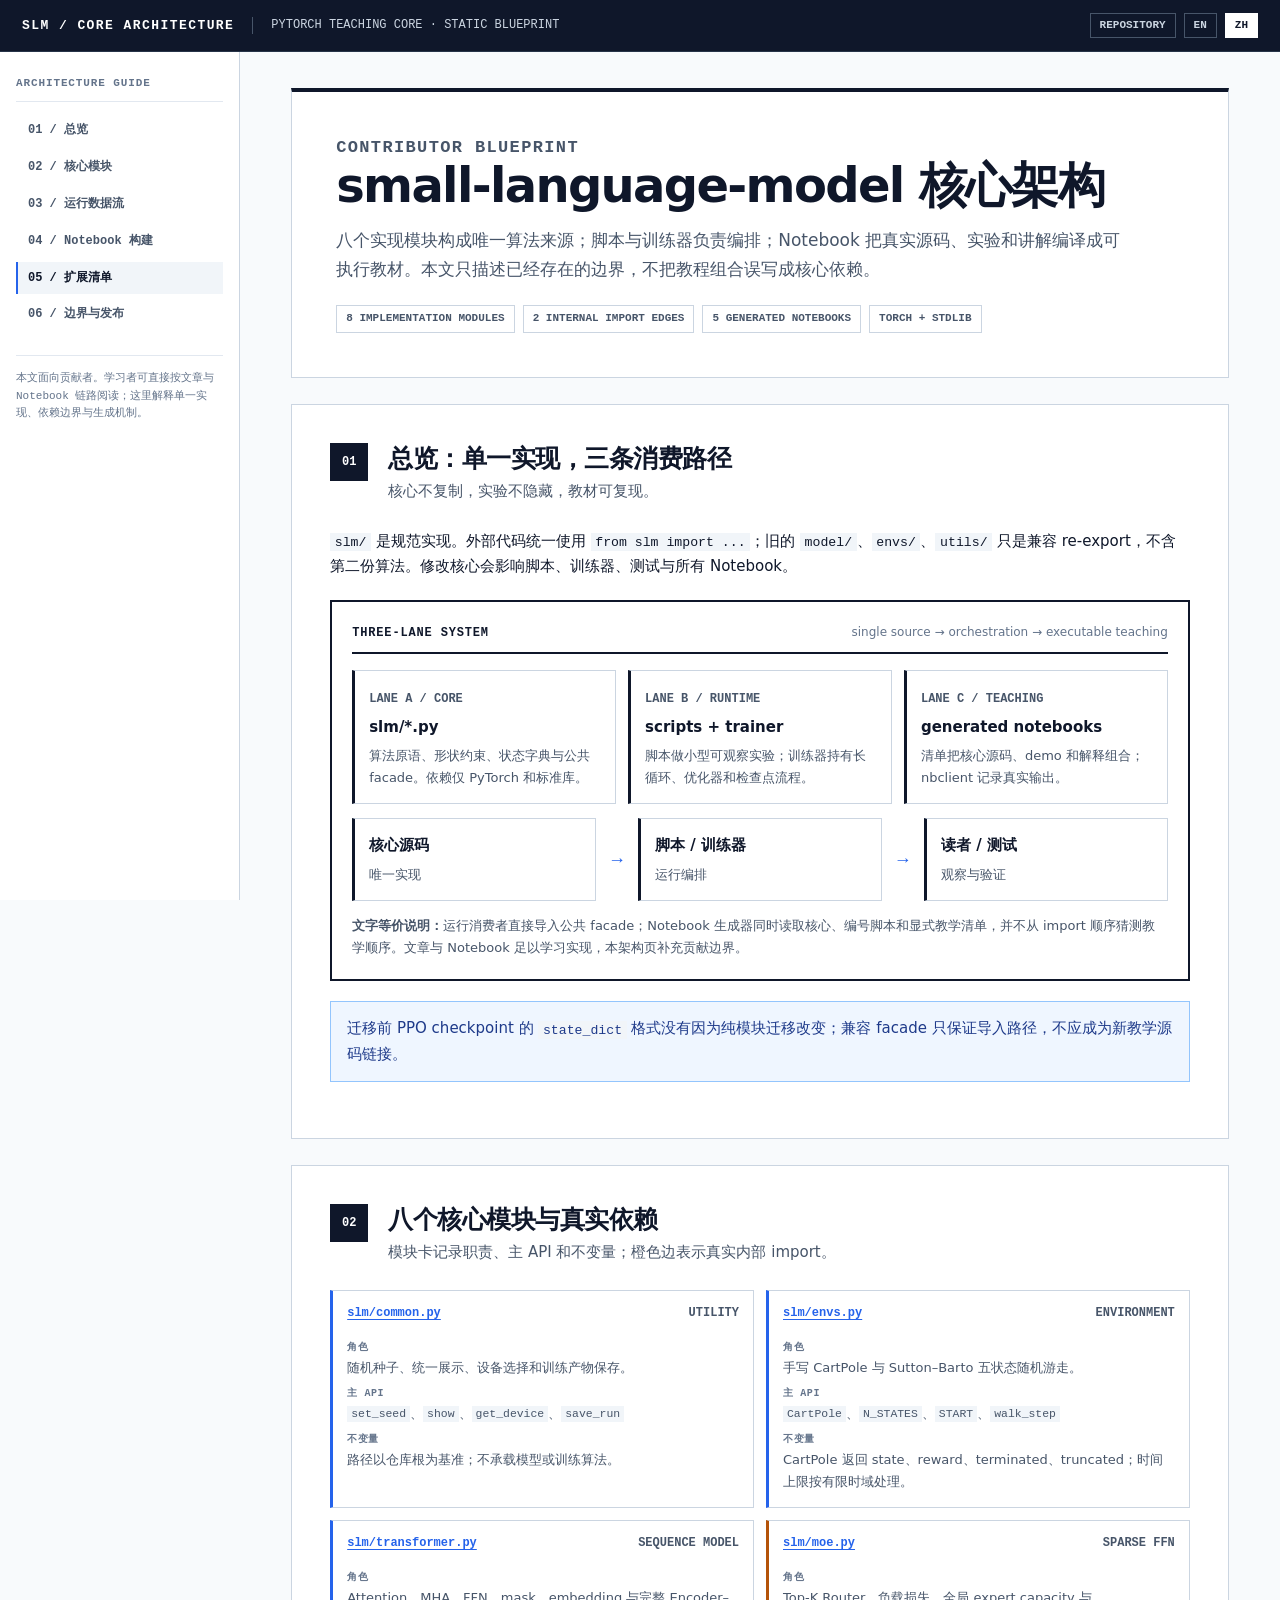
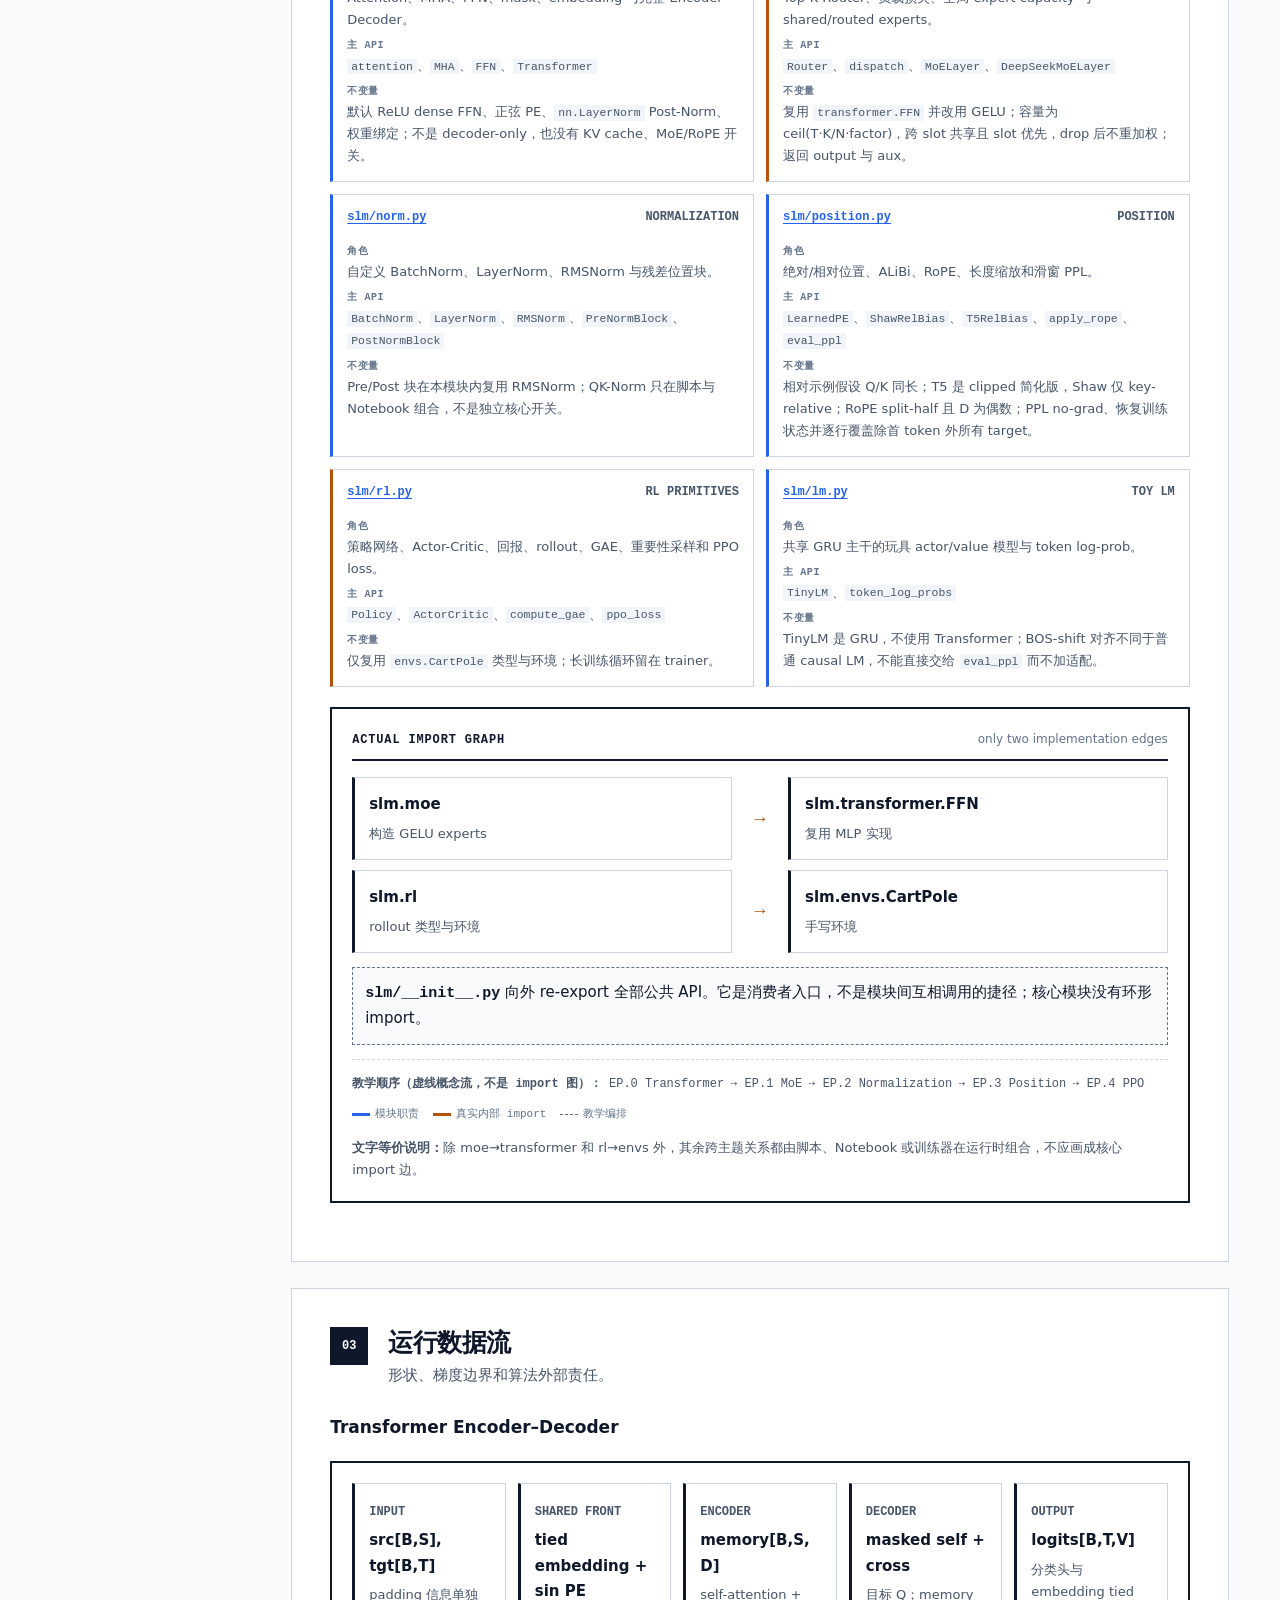
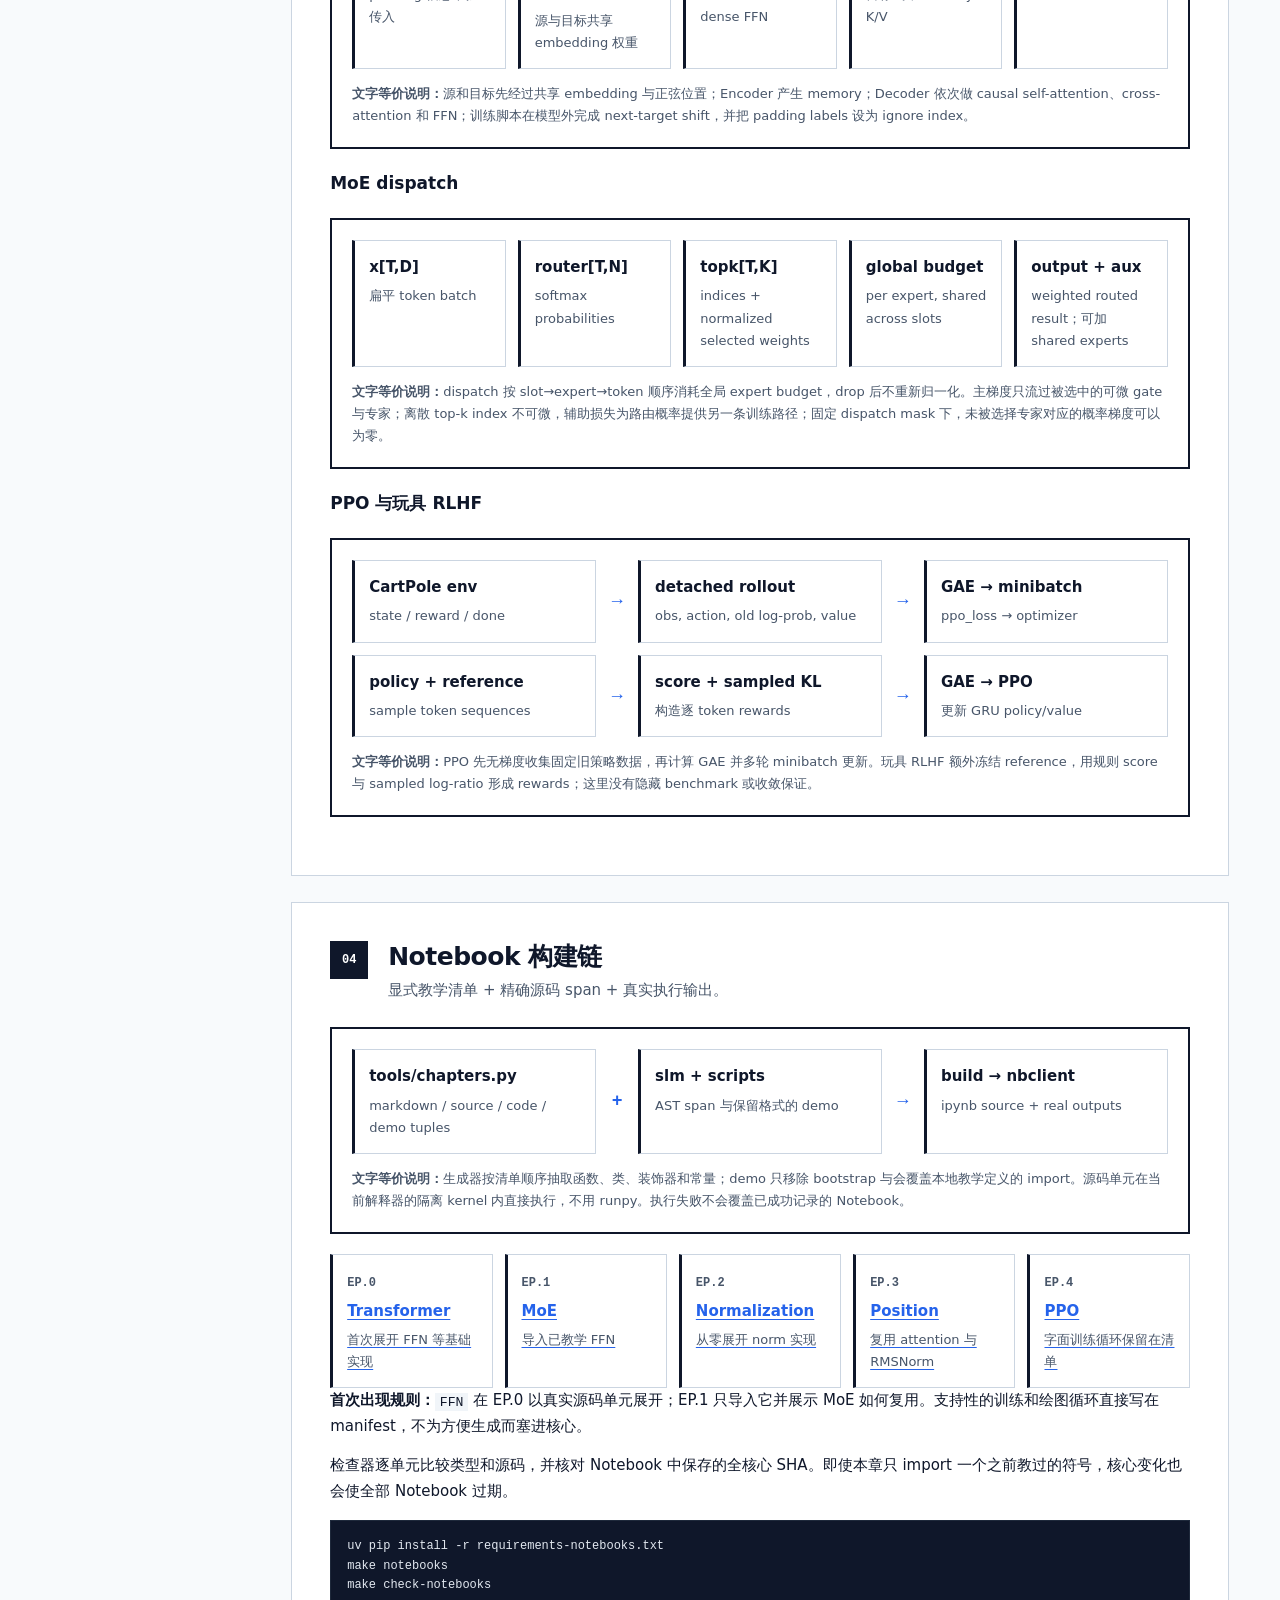
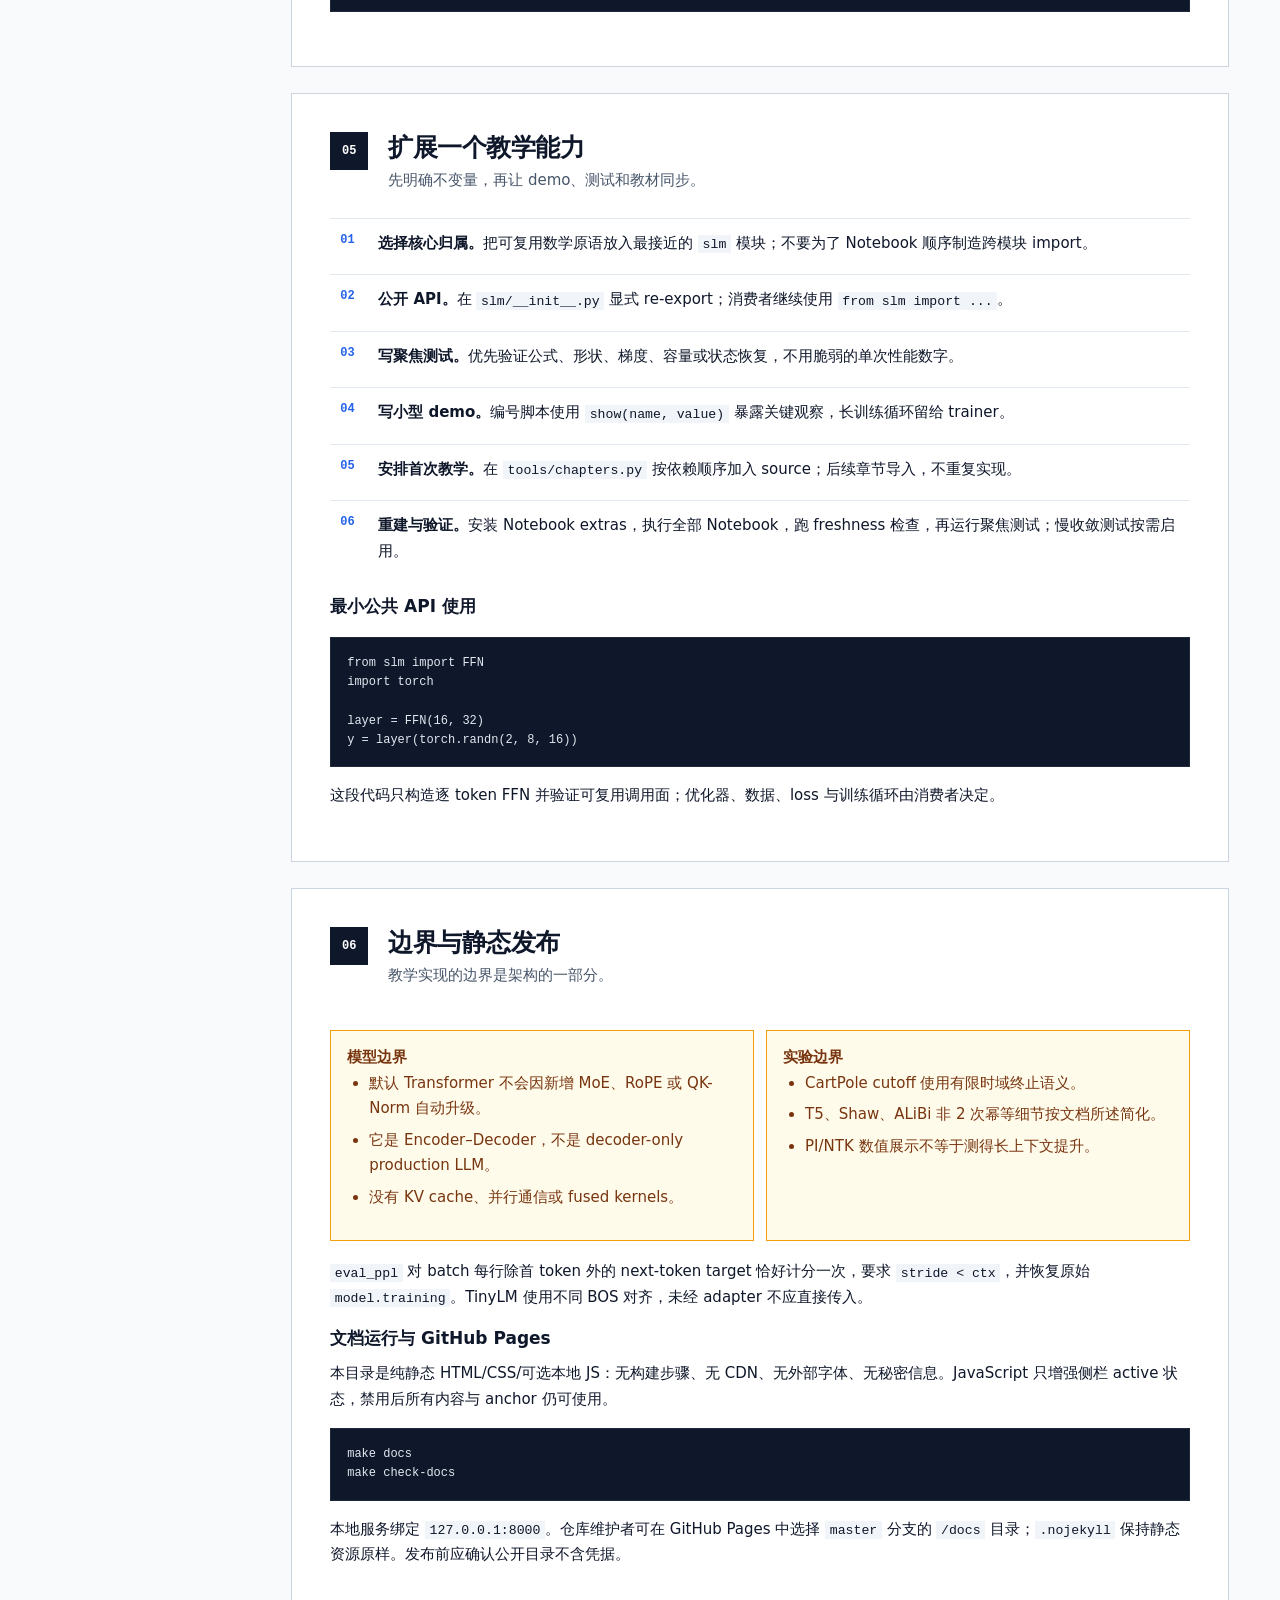
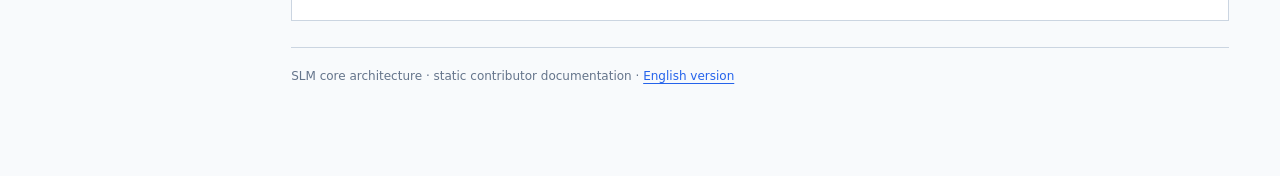
==== docs/index.html @ 328c656e "sync from blog" ====
<!DOCTYPE html>
<html lang="zh-CN">
<head>
  <meta charset="utf-8">
  <meta name="viewport" content="width=device-width, initial-scale=1">
  <meta name="description" content="small-language-model 核心架构与扩展指南">
  <title>SLM 核心架构</title>
  <link rel="stylesheet" href="./style.css">
  <script defer src="./site.js"></script>
</head>
<body>
  <header class="topbar">
    <a class="brand" href="#overview">SLM / CORE ARCHITECTURE</a>
    <span class="topbar-meta">PYTORCH TEACHING CORE · STATIC BLUEPRINT</span>
    <nav class="topbar-actions" aria-label="全局链接">
      <a href="https://github.com/Momoyeyu/small-language-model">REPOSITORY</a>
      <a href="./en.html" lang="en">EN</a>
      <a href="./index.html" aria-current="page">ZH</a>
    </nav>
  </header>

  <div class="layout">
    <aside class="sidebar">
      <p class="sidebar-title">Architecture Guide</p>
      <nav aria-label="章节导航">
        <a href="#overview">01 / 总览</a>
        <a href="#modules">02 / 核心模块</a>
        <a href="#flows">03 / 运行数据流</a>
        <a href="#notebooks">04 / Notebook 构建</a>
        <a href="#extension">05 / 扩展清单</a>
        <a href="#boundaries">06 / 边界与发布</a>
      </nav>
      <p class="sidebar-note">本文面向贡献者。学习者可直接按文章与 Notebook 链路阅读；这里解释单一实现、依赖边界与生成机制。</p>
    </aside>

    <main>
      <section class="hero" aria-labelledby="page-title">
        <p class="eyebrow">CONTRIBUTOR BLUEPRINT</p>
        <h1 id="page-title">small-language-model 核心架构</h1>
        <p>八个实现模块构成唯一算法来源；脚本与训练器负责编排；Notebook 把真实源码、实验和讲解编译成可执行教材。本文只描述已经存在的边界，不把教程组合误写成核心依赖。</p>
        <div class="hero-facts" aria-label="架构摘要">
          <span class="fact">8 IMPLEMENTATION MODULES</span>
          <span class="fact">2 INTERNAL IMPORT EDGES</span>
          <span class="fact">5 GENERATED NOTEBOOKS</span>
          <span class="fact">TORCH + STDLIB</span>
        </div>
      </section>

      <section class="section-panel" id="overview" aria-labelledby="overview-title">
        <div class="section-head">
          <span class="section-number">01</span>
          <div><h2 id="overview-title">总览：单一实现，三条消费路径</h2><p class="section-lead">核心不复制，实验不隐藏，教材可复现。</p></div>
        </div>
        <p><code>slm/</code> 是规范实现。外部代码统一使用 <code>from slm import ...</code>；旧的 <code>model/</code>、<code>envs/</code>、<code>utils/</code> 只是兼容 re-export，不含第二份算法。修改核心会影响脚本、训练器、测试与所有 Notebook。</p>
        <div class="diagram" role="group" aria-label="三条架构通道：核心、运行消费者、生成教材">
          <div class="diagram-header"><span class="diagram-title">THREE-LANE SYSTEM</span><span class="diagram-caption">single source → orchestration → executable teaching</span></div>
          <div class="lane-grid">
            <article class="arch-card"><span class="card-label">LANE A / CORE</span><strong>slm/*.py</strong><p>算法原语、形状约束、状态字典与公共 facade。依赖仅 PyTorch 和标准库。</p></article>
            <article class="arch-card"><span class="card-label">LANE B / RUNTIME</span><strong>scripts + trainer</strong><p>脚本做小型可观察实验；训练器持有长循环、优化器和检查点流程。</p></article>
            <article class="arch-card"><span class="card-label">LANE C / TEACHING</span><strong>generated notebooks</strong><p>清单把核心源码、demo 和解释组合；nbclient 记录真实输出。</p></article>
          </div>
          <div class="flow-chain" aria-hidden="true" style="margin-top:14px">
            <div class="flow-node"><strong>核心源码</strong><p>唯一实现</p></div><span class="arrow">→</span>
            <div class="flow-node"><strong>脚本 / 训练器</strong><p>运行编排</p></div><span class="arrow">→</span>
            <div class="flow-node"><strong>读者 / 测试</strong><p>观察与验证</p></div>
          </div>
          <p class="diagram-text"><strong>文字等价说明：</strong>运行消费者直接导入公共 facade；Notebook 生成器同时读取核心、编号脚本和显式教学清单，并不从 import 顺序猜测教学顺序。文章与 Notebook 足以学习实现，本架构页补充贡献边界。</p>
        </div>
        <div class="callout blue">迁移前 PPO checkpoint 的 <code>state_dict</code> 格式没有因为纯模块迁移改变；兼容 facade 只保证导入路径，不应成为新教学源码链接。</div>
      </section>

      <section class="section-panel" id="modules" aria-labelledby="modules-title">
        <div class="section-head">
          <span class="section-number">02</span>
          <div><h2 id="modules-title">八个核心模块与真实依赖</h2><p class="section-lead">模块卡记录职责、主 API 和不变量；橙色边表示真实内部 import。</p></div>
        </div>
        <div class="module-grid">
          <article class="module-card" data-module="common" data-depends=""><h3><a href="https://github.com/Momoyeyu/small-language-model/blob/master/slm/common.py">slm/common.py</a><span class="module-name">UTILITY</span></h3><dl><dt>角色</dt><dd>随机种子、统一展示、设备选择和训练产物保存。</dd><dt>主 API</dt><dd><code>set_seed</code>、<code>show</code>、<code>get_device</code>、<code>save_run</code></dd><dt>不变量</dt><dd>路径以仓库根为基准；不承载模型或训练算法。</dd></dl></article>
          <article class="module-card" data-module="envs" data-depends=""><h3><a href="https://github.com/Momoyeyu/small-language-model/blob/master/slm/envs.py">slm/envs.py</a><span class="module-name">ENVIRONMENT</span></h3><dl><dt>角色</dt><dd>手写 CartPole 与 Sutton–Barto 五状态随机游走。</dd><dt>主 API</dt><dd><code>CartPole</code>、<code>N_STATES</code>、<code>START</code>、<code>walk_step</code></dd><dt>不变量</dt><dd>CartPole 返回 state、reward、terminated、truncated；时间上限按有限时域处理。</dd></dl></article>
          <article class="module-card" data-module="transformer" data-depends=""><h3><a href="https://github.com/Momoyeyu/small-language-model/blob/master/slm/transformer.py">slm/transformer.py</a><span class="module-name">SEQUENCE MODEL</span></h3><dl><dt>角色</dt><dd>Attention、MHA、FFN、mask、embedding 与完整 Encoder–Decoder。</dd><dt>主 API</dt><dd><code>attention</code>、<code>MHA</code>、<code>FFN</code>、<code>Transformer</code></dd><dt>不变量</dt><dd>默认 ReLU dense FFN、正弦 PE、<code>nn.LayerNorm</code> Post-Norm、权重绑定；不是 decoder-only，也没有 KV cache、MoE/RoPE 开关。</dd></dl></article>
          <article class="module-card" data-module="moe" data-depends="transformer"><h3><a href="https://github.com/Momoyeyu/small-language-model/blob/master/slm/moe.py">slm/moe.py</a><span class="module-name">SPARSE FFN</span></h3><dl><dt>角色</dt><dd>Top-K Router、负载损失、全局 expert capacity 与 shared/routed experts。</dd><dt>主 API</dt><dd><code>Router</code>、<code>dispatch</code>、<code>MoELayer</code>、<code>DeepSeekMoELayer</code></dd><dt>不变量</dt><dd>复用 <code>transformer.FFN</code> 并改用 GELU；容量为 ceil(T·K/N·factor)，跨 slot 共享且 slot 优先，drop 后不重加权；返回 output 与 aux。</dd></dl></article>
          <article class="module-card" data-module="norm" data-depends=""><h3><a href="https://github.com/Momoyeyu/small-language-model/blob/master/slm/norm.py">slm/norm.py</a><span class="module-name">NORMALIZATION</span></h3><dl><dt>角色</dt><dd>自定义 BatchNorm、LayerNorm、RMSNorm 与残差位置块。</dd><dt>主 API</dt><dd><code>BatchNorm</code>、<code>LayerNorm</code>、<code>RMSNorm</code>、<code>PreNormBlock</code>、<code>PostNormBlock</code></dd><dt>不变量</dt><dd>Pre/Post 块在本模块内复用 RMSNorm；QK-Norm 只在脚本与 Notebook 组合，不是独立核心开关。</dd></dl></article>
          <article class="module-card" data-module="position" data-depends=""><h3><a href="https://github.com/Momoyeyu/small-language-model/blob/master/slm/position.py">slm/position.py</a><span class="module-name">POSITION</span></h3><dl><dt>角色</dt><dd>绝对/相对位置、ALiBi、RoPE、长度缩放和滑窗 PPL。</dd><dt>主 API</dt><dd><code>LearnedPE</code>、<code>ShawRelBias</code>、<code>T5RelBias</code>、<code>apply_rope</code>、<code>eval_ppl</code></dd><dt>不变量</dt><dd>相对示例假设 Q/K 同长；T5 是 clipped 简化版，Shaw 仅 key-relative；RoPE split-half 且 D 为偶数；PPL no-grad、恢复训练状态并逐行覆盖除首 token 外所有 target。</dd></dl></article>
          <article class="module-card" data-module="rl" data-depends="envs"><h3><a href="https://github.com/Momoyeyu/small-language-model/blob/master/slm/rl.py">slm/rl.py</a><span class="module-name">RL PRIMITIVES</span></h3><dl><dt>角色</dt><dd>策略网络、Actor-Critic、回报、rollout、GAE、重要性采样和 PPO loss。</dd><dt>主 API</dt><dd><code>Policy</code>、<code>ActorCritic</code>、<code>compute_gae</code>、<code>ppo_loss</code></dd><dt>不变量</dt><dd>仅复用 <code>envs.CartPole</code> 类型与环境；长训练循环留在 trainer。</dd></dl></article>
          <article class="module-card" data-module="lm" data-depends=""><h3><a href="https://github.com/Momoyeyu/small-language-model/blob/master/slm/lm.py">slm/lm.py</a><span class="module-name">TOY LM</span></h3><dl><dt>角色</dt><dd>共享 GRU 主干的玩具 actor/value 模型与 token log-prob。</dd><dt>主 API</dt><dd><code>TinyLM</code>、<code>token_log_probs</code></dd><dt>不变量</dt><dd>TinyLM 是 GRU，不使用 Transformer；BOS-shift 对齐不同于普通 causal LM，不能直接交给 <code>eval_ppl</code> 而不加适配。</dd></dl></article>
        </div>

        <div class="diagram" role="group" aria-label="核心模块内部依赖与教学章节顺序">
          <div class="diagram-header"><span class="diagram-title">ACTUAL IMPORT GRAPH</span><span class="diagram-caption">only two implementation edges</span></div>
          <div class="dependency-map"><div class="flow-node"><strong>slm.moe</strong><p>构造 GELU experts</p></div><span class="dependency-edge">→</span><div class="flow-node"><strong>slm.transformer.FFN</strong><p>复用 MLP 实现</p></div></div>
          <div class="dependency-map" style="margin-top:10px"><div class="flow-node"><strong>slm.rl</strong><p>rollout 类型与环境</p></div><span class="dependency-edge">→</span><div class="flow-node"><strong>slm.envs.CartPole</strong><p>手写环境</p></div></div>
          <div class="facade-box"><strong class="mono">slm/__init__.py</strong> 向外 re-export 全部公共 API。它是消费者入口，不是模块间互相调用的捷径；核心模块没有环形 import。</div>
          <div class="tutorial-flow"><strong>教学顺序（虚线概念流，不是 import 图）：</strong> EP.0 Transformer ⇢ EP.1 MoE ⇢ EP.2 Normalization ⇢ EP.3 Position ⇢ EP.4 PPO</div>
          <div class="legend"><span><i class="legend-key"></i>模块职责</span><span><i class="legend-key import"></i>真实内部 import</span><span><i class="legend-key tutorial"></i>教学编排</span></div>
          <p class="diagram-text"><strong>文字等价说明：</strong>除 moe→transformer 和 rl→envs 外，其余跨主题关系都由脚本、Notebook 或训练器在运行时组合，不应画成核心 import 边。</p>
        </div>
      </section>

      <section class="section-panel" id="flows" aria-labelledby="flows-title">
        <div class="section-head"><span class="section-number">03</span><div><h2 id="flows-title">运行数据流</h2><p class="section-lead">形状、梯度边界和算法外部责任。</p></div></div>

        <h3>Transformer Encoder–Decoder</h3>
        <div class="diagram" role="group" aria-label="Transformer 从源和目标 token 到词表 logits 的数据流">
          <div class="flow-row">
            <div class="flow-node"><span class="flow-label">INPUT</span><strong>src[B,S], tgt[B,T]</strong><p>padding 信息单独传入</p></div>
            <div class="flow-node"><span class="flow-label">SHARED FRONT</span><strong>tied embedding + sin PE</strong><p>源与目标共享 embedding 权重</p></div>
            <div class="flow-node"><span class="flow-label">ENCODER</span><strong>memory[B,S,D]</strong><p>self-attention + dense FFN</p></div>
            <div class="flow-node"><span class="flow-label">DECODER</span><strong>masked self + cross</strong><p>目标 Q；memory K/V</p></div>
            <div class="flow-node"><span class="flow-label">OUTPUT</span><strong>logits[B,T,V]</strong><p>分类头与 embedding tied</p></div>
          </div>
          <p class="diagram-text"><strong>文字等价说明：</strong>源和目标先经过共享 embedding 与正弦位置；Encoder 产生 memory；Decoder 依次做 causal self-attention、cross-attention 和 FFN；训练脚本在模型外完成 next-target shift，并把 padding labels 设为 ignore index。</p>
        </div>

        <h3>MoE dispatch</h3>
        <div class="diagram" role="group" aria-label="MoE 路由、容量与专家输出数据流">
          <div class="flow-row">
            <div class="flow-node"><strong>x[T,D]</strong><p>扁平 token batch</p></div>
            <div class="flow-node"><strong>router[T,N]</strong><p>softmax probabilities</p></div>
            <div class="flow-node"><strong>topk[T,K]</strong><p>indices + normalized selected weights</p></div>
            <div class="flow-node"><strong>global budget</strong><p>per expert, shared across slots</p></div>
            <div class="flow-node"><strong>output + aux</strong><p>weighted routed result；可加 shared experts</p></div>
          </div>
          <p class="diagram-text"><strong>文字等价说明：</strong>dispatch 按 slot→expert→token 顺序消耗全局 expert budget，drop 后不重新归一化。主梯度只流过被选中的可微 gate 与专家；离散 top-k index 不可微，辅助损失为路由概率提供另一条训练路径；固定 dispatch mask 下，未被选择专家对应的概率梯度可以为零。</p>
        </div>

        <h3>PPO 与玩具 RLHF</h3>
        <div class="diagram" role="group" aria-label="PPO 与 RLHF 的训练数据流">
          <div class="flow-chain"><div class="flow-node"><strong>CartPole env</strong><p>state / reward / done</p></div><span class="arrow">→</span><div class="flow-node"><strong>detached rollout</strong><p>obs, action, old log-prob, value</p></div><span class="arrow">→</span><div class="flow-node"><strong>GAE → minibatch</strong><p>ppo_loss → optimizer</p></div></div>
          <div class="flow-chain" style="margin-top:12px"><div class="flow-node"><strong>policy + reference</strong><p>sample token sequences</p></div><span class="arrow">→</span><div class="flow-node"><strong>score + sampled KL</strong><p>构造逐 token rewards</p></div><span class="arrow">→</span><div class="flow-node"><strong>GAE → PPO</strong><p>更新 GRU policy/value</p></div></div>
          <p class="diagram-text"><strong>文字等价说明：</strong>PPO 先无梯度收集固定旧策略数据，再计算 GAE 并多轮 minibatch 更新。玩具 RLHF 额外冻结 reference，用规则 score 与 sampled log-ratio 形成 rewards；这里没有隐藏 benchmark 或收敛保证。</p>
        </div>
      </section>

      <section class="section-panel" id="notebooks" aria-labelledby="notebooks-title">
        <div class="section-head"><span class="section-number">04</span><div><h2 id="notebooks-title">Notebook 构建链</h2><p class="section-lead">显式教学清单 + 精确源码 span + 真实执行输出。</p></div></div>
        <div class="diagram" role="group" aria-label="从教学清单、核心和 demo 生成并执行 Notebook">
          <div class="flow-chain"><div class="flow-node"><strong>tools/chapters.py</strong><p>markdown / source / code / demo tuples</p></div><span class="arrow">+</span><div class="flow-node"><strong>slm + scripts</strong><p>AST span 与保留格式的 demo</p></div><span class="arrow">→</span><div class="flow-node"><strong>build → nbclient</strong><p>ipynb source + real outputs</p></div></div>
          <p class="diagram-text"><strong>文字等价说明：</strong>生成器按清单顺序抽取函数、类、装饰器和常量；demo 只移除 bootstrap 与会覆盖本地教学定义的 import。源码单元在当前解释器的隔离 kernel 内直接执行，不用 runpy。执行失败不会覆盖已成功记录的 Notebook。</p>
        </div>
        <div class="notebook-grid">
          <a class="notebook-card" href="https://github.com/Momoyeyu/small-language-model/blob/master/notebooks/00_transformer.ipynb"><span class="card-label">EP.0</span><strong>Transformer</strong><p>首次展开 FFN 等基础实现</p></a>
          <a class="notebook-card" href="https://github.com/Momoyeyu/small-language-model/blob/master/notebooks/01_moe.ipynb"><span class="card-label">EP.1</span><strong>MoE</strong><p>导入已教学 FFN</p></a>
          <a class="notebook-card" href="https://github.com/Momoyeyu/small-language-model/blob/master/notebooks/02_normalization.ipynb"><span class="card-label">EP.2</span><strong>Normalization</strong><p>从零展开 norm 实现</p></a>
          <a class="notebook-card" href="https://github.com/Momoyeyu/small-language-model/blob/master/notebooks/03_position.ipynb"><span class="card-label">EP.3</span><strong>Position</strong><p>复用 attention 与 RMSNorm</p></a>
          <a class="notebook-card" href="https://github.com/Momoyeyu/small-language-model/blob/master/notebooks/04_ppo.ipynb"><span class="card-label">EP.4</span><strong>PPO</strong><p>字面训练循环保留在清单</p></a>
        </div>
        <p><strong>首次出现规则：</strong><code>FFN</code> 在 EP.0 以真实源码单元展开；EP.1 只导入它并展示 MoE 如何复用。支持性的训练和绘图循环直接写在 manifest，不为方便生成而塞进核心。</p>
        <p>检查器逐单元比较类型和源码，并核对 Notebook 中保存的全核心 SHA。即使本章只 import 一个之前教过的符号，核心变化也会使全部 Notebook 过期。</p>
        <pre><code>uv pip install -r requirements-notebooks.txt
make notebooks
make check-notebooks</code></pre>
      </section>

      <section class="section-panel" id="extension" aria-labelledby="extension-title">
        <div class="section-head"><span class="section-number">05</span><div><h2 id="extension-title">扩展一个教学能力</h2><p class="section-lead">先明确不变量，再让 demo、测试和教材同步。</p></div></div>
        <ol class="checklist">
          <li><strong>选择核心归属。</strong>把可复用数学原语放入最接近的 <code>slm</code> 模块；不要为了 Notebook 顺序制造跨模块 import。</li>
          <li><strong>公开 API。</strong>在 <code>slm/__init__.py</code> 显式 re-export；消费者继续使用 <code>from slm import ...</code>。</li>
          <li><strong>写聚焦测试。</strong>优先验证公式、形状、梯度、容量或状态恢复，不用脆弱的单次性能数字。</li>
          <li><strong>写小型 demo。</strong>编号脚本使用 <code>show(name, value)</code> 暴露关键观察，长训练循环留给 trainer。</li>
          <li><strong>安排首次教学。</strong>在 <code>tools/chapters.py</code> 按依赖顺序加入 source；后续章节导入，不重复实现。</li>
          <li><strong>重建与验证。</strong>安装 Notebook extras，执行全部 Notebook，跑 freshness 检查，再运行聚焦测试；慢收敛测试按需启用。</li>
        </ol>
        <h3>最小公共 API 使用</h3>
        <pre><code>from slm import FFN
import torch

layer = FFN(16, 32)
y = layer(torch.randn(2, 8, 16))</code></pre>
        <p>这段代码只构造逐 token FFN 并验证可复用调用面；优化器、数据、loss 与训练循环由消费者决定。</p>
      </section>

      <section class="section-panel" id="boundaries" aria-labelledby="boundaries-title">
        <div class="section-head"><span class="section-number">06</span><div><h2 id="boundaries-title">边界与静态发布</h2><p class="section-lead">教学实现的边界是架构的一部分。</p></div></div>
        <div class="boundary-grid">
          <div class="callout"><strong>模型边界</strong><ul><li>默认 Transformer 不会因新增 MoE、RoPE 或 QK-Norm 自动升级。</li><li>它是 Encoder–Decoder，不是 decoder-only production LLM。</li><li>没有 KV cache、并行通信或 fused kernels。</li></ul></div>
          <div class="callout"><strong>实验边界</strong><ul><li>CartPole cutoff 使用有限时域终止语义。</li><li>T5、Shaw、ALiBi 非 2 次幂等细节按文档所述简化。</li><li>PI/NTK 数值展示不等于测得长上下文提升。</li></ul></div>
        </div>
        <p><code>eval_ppl</code> 对 batch 每行除首 token 外的 next-token target 恰好计分一次，要求 <code>stride &lt; ctx</code>，并恢复原始 <code>model.training</code>。TinyLM 使用不同 BOS 对齐，未经 adapter 不应直接传入。</p>
        <h3>文档运行与 GitHub Pages</h3>
        <p>本目录是纯静态 HTML/CSS/可选本地 JS：无构建步骤、无 CDN、无外部字体、无秘密信息。JavaScript 只增强侧栏 active 状态，禁用后所有内容与 anchor 仍可使用。</p>
        <pre><code>make docs
make check-docs</code></pre>
        <p>本地服务绑定 <code>127.0.0.1:8000</code>。仓库维护者可在 GitHub Pages 中选择 <code>master</code> 分支的 <code>/docs</code> 目录；<code>.nojekyll</code> 保持静态资源原样。发布前应确认公开目录不含凭据。</p>
      </section>

      <footer>SLM core architecture · static contributor documentation · <a href="./en.html">English version</a></footer>
    </main>
  </div>
</body>
</html>
---- docs/style.css ----
:root {
  --navy: #0f172a;
  --navy-soft: #1e293b;
  --slate-700: #334155;
  --slate-600: #475569;
  --slate-500: #64748b;
  --slate-300: #cbd5e1;
  --slate-200: #e2e8f0;
  --slate-100: #f1f5f9;
  --slate-50: #f8fafc;
  --white: #ffffff;
  --blue: #2563eb;
  --blue-soft: #eff6ff;
  --amber: #b45309;
  --amber-soft: #fffbeb;
  --mono: ui-monospace, SFMono-Regular, Menlo, Monaco, Consolas, "Liberation Mono", monospace;
  --sans: Inter, ui-sans-serif, system-ui, -apple-system, BlinkMacSystemFont, "Segoe UI", sans-serif;
}

* { box-sizing: border-box; }
html { scroll-behavior: smooth; scroll-padding-top: 72px; }
body {
  margin: 0;
  min-width: 0;
  background: var(--slate-50);
  color: var(--navy);
  font: 15px/1.7 var(--sans);
}
a { color: var(--blue); text-underline-offset: 3px; }
a:hover { color: #1d4ed8; }
code, pre, .mono { font-family: var(--mono); }
code { font-size: 0.88em; background: var(--slate-100); padding: 0.12em 0.35em; }

.topbar {
  position: sticky;
  top: 0;
  z-index: 20;
  min-height: 52px;
  display: flex;
  align-items: center;
  gap: 18px;
  padding: 0 22px;
  color: var(--white);
  background: var(--navy);
  border-bottom: 1px solid #273449;
}
.brand {
  flex: 0 0 auto;
  color: var(--white);
  font: 700 13px/1 var(--mono);
  letter-spacing: 0.11em;
  text-decoration: none;
}
.topbar-meta {
  color: var(--slate-300);
  font: 12px/1.4 var(--mono);
  border-left: 1px solid var(--slate-600);
  padding-left: 18px;
}
.topbar-actions {
  margin-left: auto;
  display: flex;
  align-items: center;
  gap: 8px;
  flex-wrap: wrap;
}
.topbar-actions a {
  color: var(--slate-300);
  border: 1px solid var(--slate-600);
  padding: 4px 9px;
  font: 600 11px/1.3 var(--mono);
  text-decoration: none;
}
.topbar-actions a:hover,
.topbar-actions a[aria-current="page"] { color: var(--navy); background: var(--white); border-color: var(--white); }

.layout {
  width: 100%;
  max-width: 1480px;
  margin: 0 auto;
  display: grid;
  grid-template-columns: 240px minmax(0, 1fr);
}
.sidebar {
  position: sticky;
  top: 52px;
  align-self: start;
  height: calc(100vh - 52px);
  overflow-y: auto;
  padding: 24px 16px;
  background: var(--white);
  border-right: 1px solid var(--slate-300);
}
.sidebar-title {
  margin: 0 0 12px;
  padding-bottom: 10px;
  color: var(--slate-500);
  border-bottom: 1px solid var(--slate-200);
  font: 700 11px/1.4 var(--mono);
  letter-spacing: 0.08em;
  text-transform: uppercase;
}
.sidebar nav { display: grid; gap: 4px; }
.sidebar nav a {
  display: block;
  padding: 8px 10px;
  color: var(--slate-600);
  border-left: 2px solid transparent;
  font: 600 12px/1.4 var(--mono);
  text-decoration: none;
}
.sidebar nav a:hover,
.sidebar nav a.active { color: var(--navy); background: var(--slate-100); border-left-color: var(--blue); }
.sidebar-note {
  margin-top: 24px;
  padding-top: 14px;
  border-top: 1px solid var(--slate-200);
  color: var(--slate-500);
  font: 11px/1.6 var(--mono);
}

main { min-width: 0; padding: 36px clamp(20px, 4vw, 58px) 72px; }
.hero, .section-panel {
  max-width: 1120px;
  margin: 0 auto 26px;
  background: var(--white);
  border: 1px solid var(--slate-300);
}
.hero { border-top: 4px solid var(--navy); padding: clamp(24px, 4vw, 44px); }
.eyebrow {
  margin: 0 0 10px;
  color: var(--blue);
  font: 700 12px/1.4 var(--mono);
  letter-spacing: 0.08em;
  text-transform: uppercase;
}
h1 { margin: 0 0 14px; font-size: clamp(30px, 5vw, 48px); line-height: 1.08; letter-spacing: -0.035em; }
.hero > p { max-width: 800px; margin: 0; color: var(--slate-600); font-size: 17px; }
.hero-facts { display: flex; flex-wrap: wrap; gap: 8px; margin-top: 22px; }
.fact { padding: 5px 9px; border: 1px solid var(--slate-300); color: var(--slate-600); font: 600 11px/1.4 var(--mono); }

.section-panel { padding: clamp(22px, 4vw, 38px); }
.section-head { display: grid; grid-template-columns: 44px minmax(0, 1fr); gap: 14px; margin-bottom: 24px; }
.section-number {
  width: 38px;
  height: 38px;
  display: grid;
  place-items: center;
  color: var(--white);
  background: var(--navy);
  font: 700 12px/1 var(--mono);
}
h2 { margin: 0; font-size: 25px; line-height: 1.25; letter-spacing: -0.02em; }
.section-lead { margin: 5px 0 0; color: var(--slate-600); }
h3 { margin: 0 0 8px; font-size: 17px; }
p { margin: 0 0 14px; }
ul, ol { margin: 0 0 16px; padding-left: 22px; }
li + li { margin-top: 6px; }

.diagram {
  margin: 20px 0;
  padding: 20px;
  border: 2px solid var(--navy);
  background: var(--white);
}
.diagram-header {
  display: flex;
  align-items: baseline;
  justify-content: space-between;
  gap: 16px;
  padding-bottom: 10px;
  margin-bottom: 16px;
  border-bottom: 2px solid var(--navy);
}
.diagram-title { font: 700 12px/1.4 var(--mono); letter-spacing: 0.07em; text-transform: uppercase; }
.diagram-caption { color: var(--slate-500); font-size: 12px; }
.diagram-text { margin: 14px 0 0; color: var(--slate-600); font-size: 13px; }

.lane-grid, .flow-row, .module-grid, .notebook-grid, .boundary-grid { display: grid; gap: 12px; }
.lane-grid { grid-template-columns: repeat(3, minmax(0, 1fr)); }
.flow-row { grid-template-columns: repeat(5, minmax(0, 1fr)); align-items: stretch; }
.module-grid { grid-template-columns: repeat(2, minmax(0, 1fr)); }
.notebook-grid { grid-template-columns: repeat(5, minmax(0, 1fr)); }
.boundary-grid { grid-template-columns: repeat(2, minmax(0, 1fr)); }

.arch-card, .module-card, .flow-node, .notebook-card {
  min-width: 0;
  background: var(--white);
  border: 1px solid var(--slate-300);
  border-left: 3px solid var(--navy);
  padding: 14px;
}
.arch-card strong, .flow-node strong, .notebook-card strong { display: block; margin-bottom: 5px; }
.card-label, .module-name, .flow-label {
  display: inline-block;
  margin-bottom: 7px;
  color: var(--slate-600);
  font: 700 12px/1.4 var(--mono);
  overflow-wrap: anywhere;
}
.arch-card p, .flow-node p, .notebook-card p { margin: 0; color: var(--slate-600); font-size: 13px; }
.module-card { border-left-color: var(--blue); }
.module-card[data-depends]:not([data-depends=""]) { border-left-color: var(--amber); }
.module-card h3 { display: flex; justify-content: space-between; gap: 10px; align-items: baseline; }
.module-card h3 a { font: 700 12px/1.4 var(--mono); overflow-wrap: anywhere; }
.module-card dl { margin: 12px 0 0; }
.module-card dt { margin-top: 8px; color: var(--slate-500); font: 700 10px/1.4 var(--mono); text-transform: uppercase; letter-spacing: 0.06em; }
.module-card dd { margin: 2px 0 0; color: var(--slate-600); font-size: 13px; }
.module-card dd, .flow-node strong, .notebook-card strong { overflow-wrap: anywhere; }

.arrow { display: grid; place-items: center; color: var(--blue); font: 700 18px/1 var(--mono); }
.flow-chain { display: grid; grid-template-columns: minmax(0, 1fr) 28px minmax(0, 1fr) 28px minmax(0, 1fr); gap: 7px; align-items: stretch; }
.dependency-map { display: grid; grid-template-columns: 1fr 36px 1fr; gap: 10px; align-items: center; }
.dependency-edge { color: var(--amber); text-align: center; font: 700 18px/1 var(--mono); }
.tutorial-flow { margin-top: 14px; padding-top: 14px; border-top: 1px dashed var(--slate-300); color: var(--slate-600); font: 12px/1.8 var(--mono); overflow-wrap: anywhere; }
.facade-box { margin-top: 14px; padding: 12px; border: 1px dashed var(--slate-500); background: var(--slate-50); }
.legend { display: flex; flex-wrap: wrap; gap: 14px; margin-top: 12px; color: var(--slate-500); font: 11px/1.4 var(--mono); }
.legend-key { display: inline-block; width: 18px; margin-right: 5px; border-top: 3px solid var(--blue); vertical-align: middle; }
.legend-key.import { border-color: var(--amber); }
.legend-key.tutorial { border-top: 1px dashed var(--slate-500); }

.callout { margin: 18px 0; padding: 14px 16px; border: 1px solid #f59e0b; background: var(--amber-soft); color: #78350f; }
.callout.blue { border-color: #93c5fd; background: var(--blue-soft); color: #1e3a8a; }
pre {
  margin: 16px 0;
  padding: 16px;
  overflow-x: auto;
  color: #e2e8f0;
  background: var(--navy);
  border: 1px solid var(--navy-soft);
  font-size: 12px;
  line-height: 1.6;
}
pre code { background: transparent; color: inherit; padding: 0; font-size: inherit; }
.checklist { counter-reset: step; list-style: none; padding: 0; }
.checklist li { position: relative; padding: 12px 12px 12px 48px; border-top: 1px solid var(--slate-200); }
.checklist li::before { counter-increment: step; content: counter(step, decimal-leading-zero); position: absolute; left: 10px; top: 13px; color: var(--blue); font: 700 12px/1.4 var(--mono); }

footer { max-width: 1120px; margin: 0 auto; padding: 18px 0; color: var(--slate-500); border-top: 1px solid var(--slate-300); font-size: 12px; }

@media (max-width: 980px) {
  .lane-grid, .notebook-grid { grid-template-columns: repeat(2, minmax(0, 1fr)); }
  .flow-row { grid-template-columns: repeat(2, minmax(0, 1fr)); }
}

@media (max-width: 800px) {
  html { scroll-padding-top: 16px; }
  .topbar { position: relative; min-height: 0; padding: 10px 14px; gap: 10px; flex-wrap: wrap; }
  .topbar-meta { display: none; }
  .topbar-actions { width: 100%; margin-left: 0; }
  .layout { display: block; }
  .sidebar { position: relative; top: auto; z-index: 10; width: 100%; height: auto; padding: 8px 12px; overflow: visible; border-right: 0; border-bottom: 1px solid var(--slate-300); }
  .sidebar-title, .sidebar-note { display: none; }
  .sidebar nav { display: flex; flex-wrap: wrap; gap: 4px; }
  .sidebar nav a { padding: 5px 7px; border: 1px solid var(--slate-200); font-size: 10px; }
  main { padding: 20px 12px 48px; }
  .module-grid, .boundary-grid, .lane-grid, .flow-row, .notebook-grid { grid-template-columns: 1fr; }
  .flow-chain, .dependency-map { grid-template-columns: 1fr; }
  .arrow, .dependency-edge { min-height: 22px; transform: rotate(90deg); }
  .diagram { padding: 14px; overflow: hidden; }
  .diagram-header { display: block; }
  .diagram-caption { margin-top: 5px; }
}

@media (max-width: 430px) {
  body { font-size: 15px; }
  .brand { width: 100%; }
  .topbar-actions a { flex: 1 1 auto; text-align: center; }
  .section-panel, .hero { padding: 20px 16px; }
  .section-head { grid-template-columns: 34px minmax(0, 1fr); }
  .section-number { width: 32px; height: 32px; }
  h2 { font-size: 21px; }
  pre { font-size: 11px; }
}

@media (prefers-reduced-motion: reduce) {
  html { scroll-behavior: auto; }
}
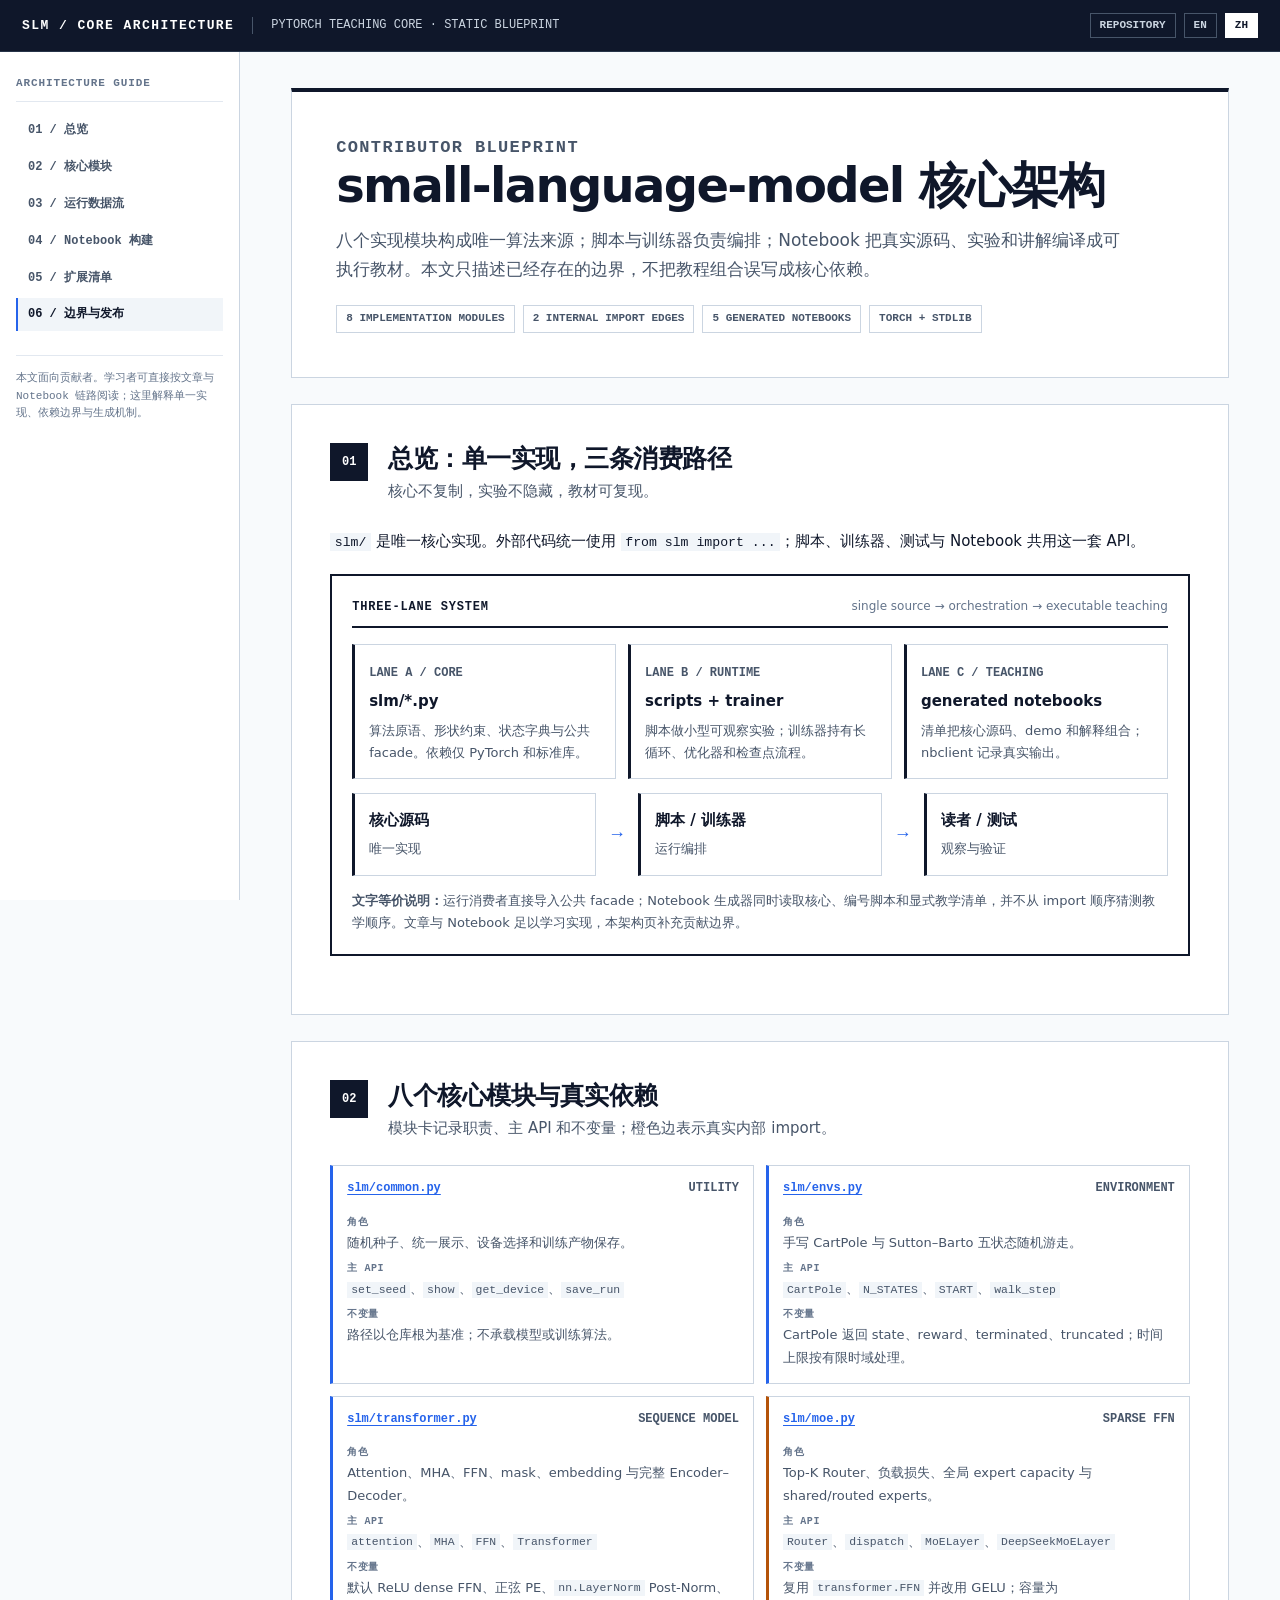
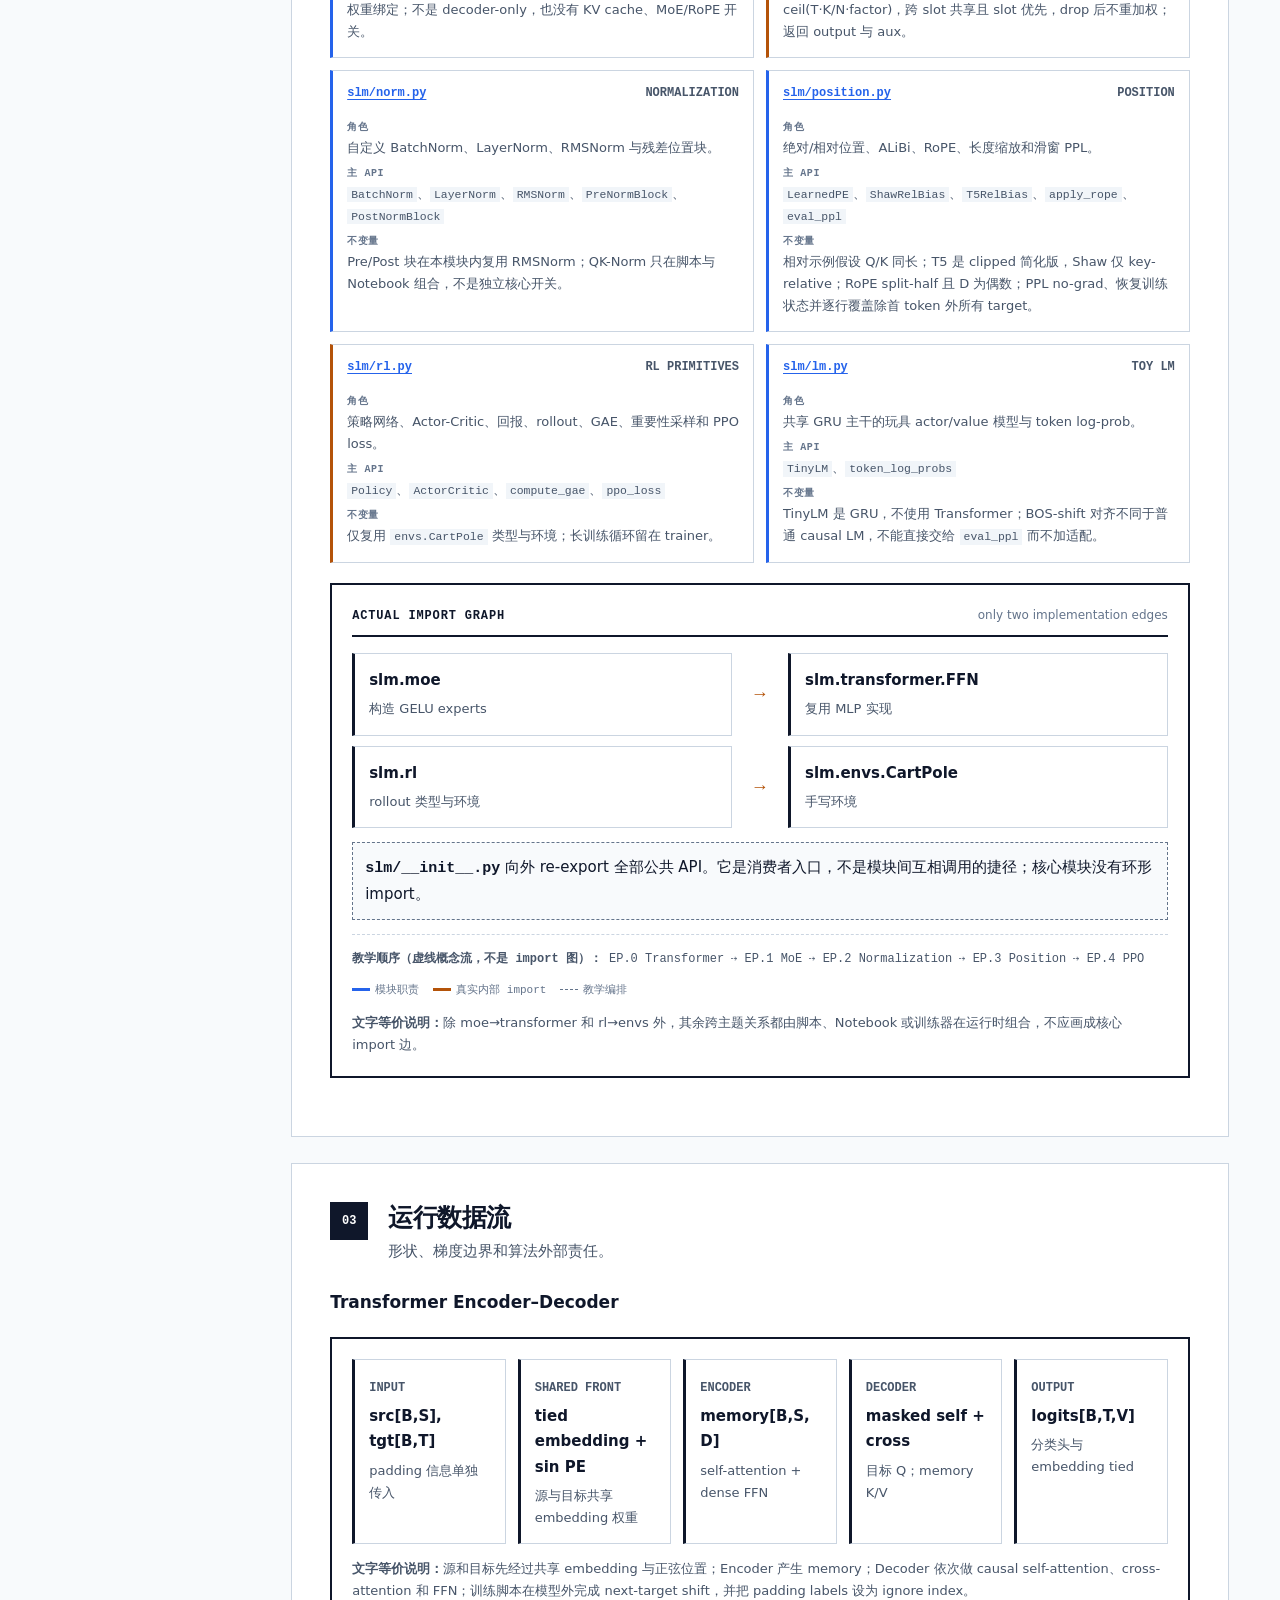
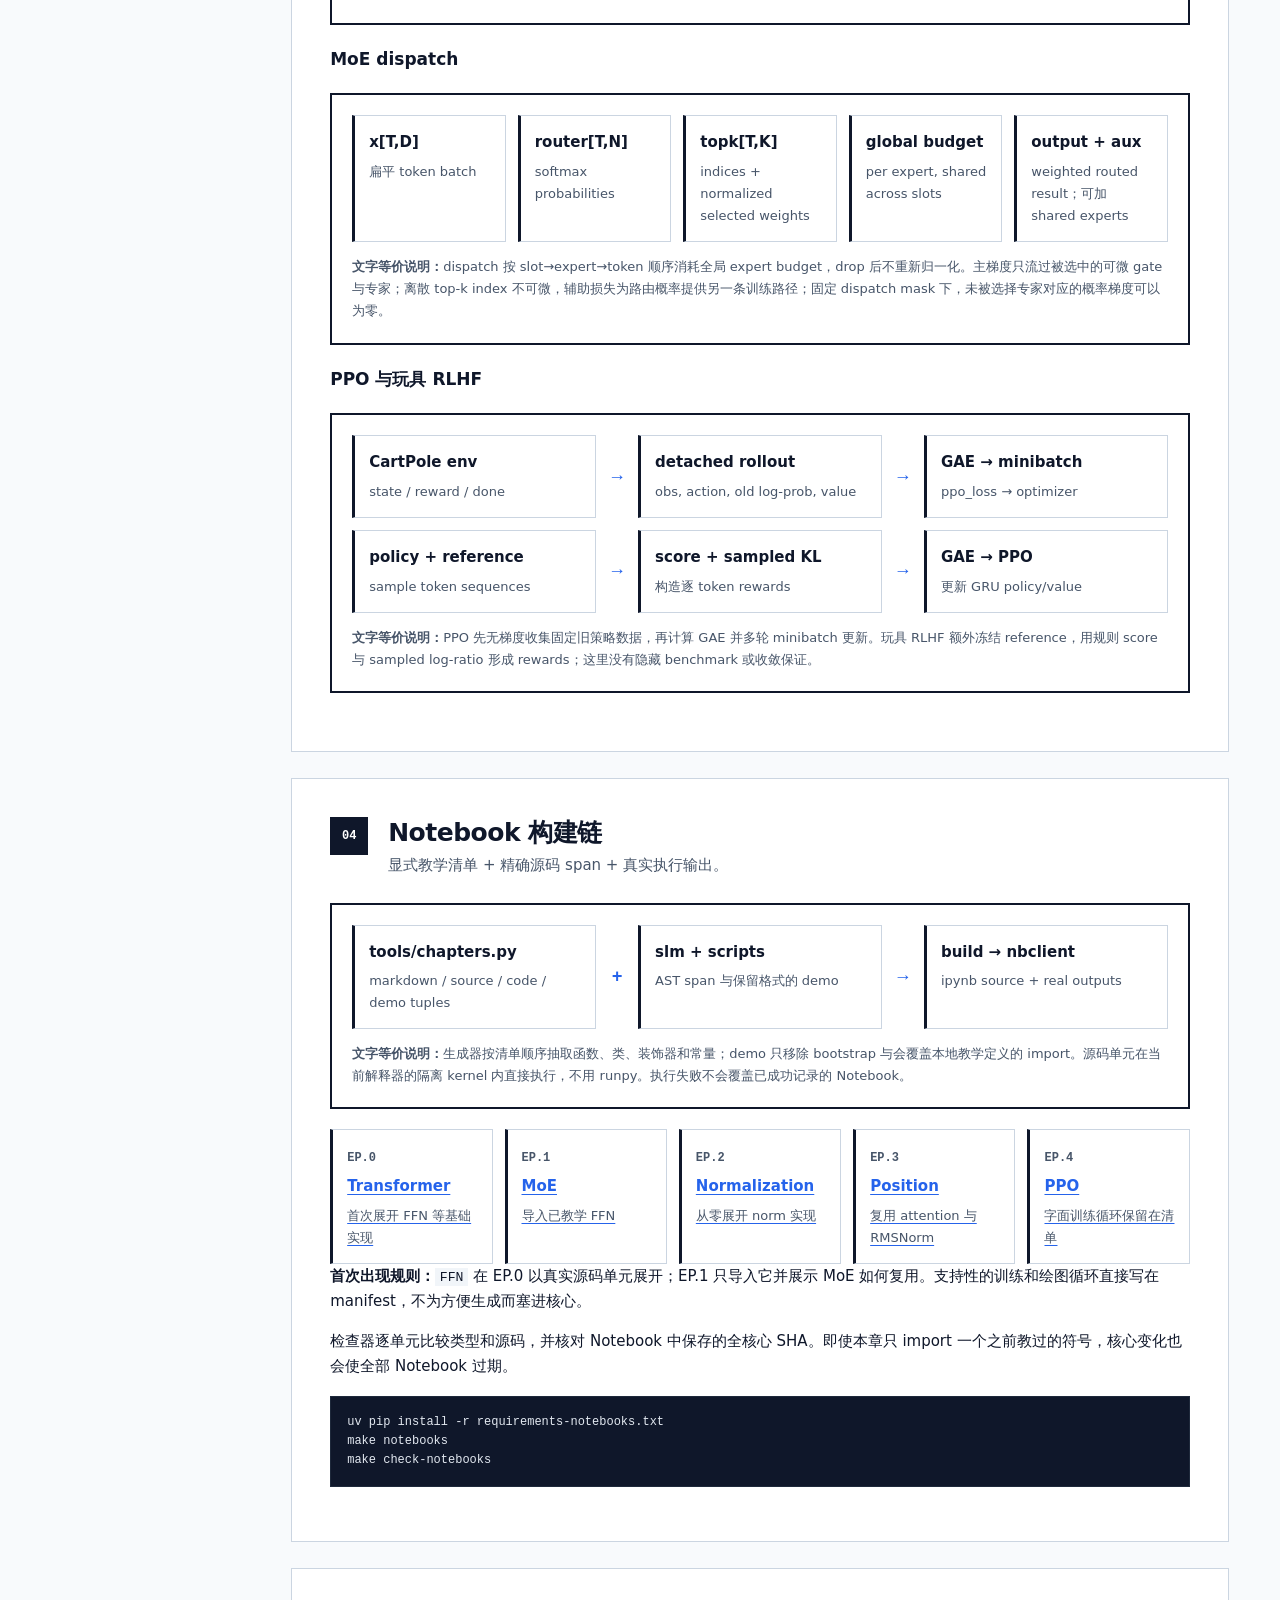
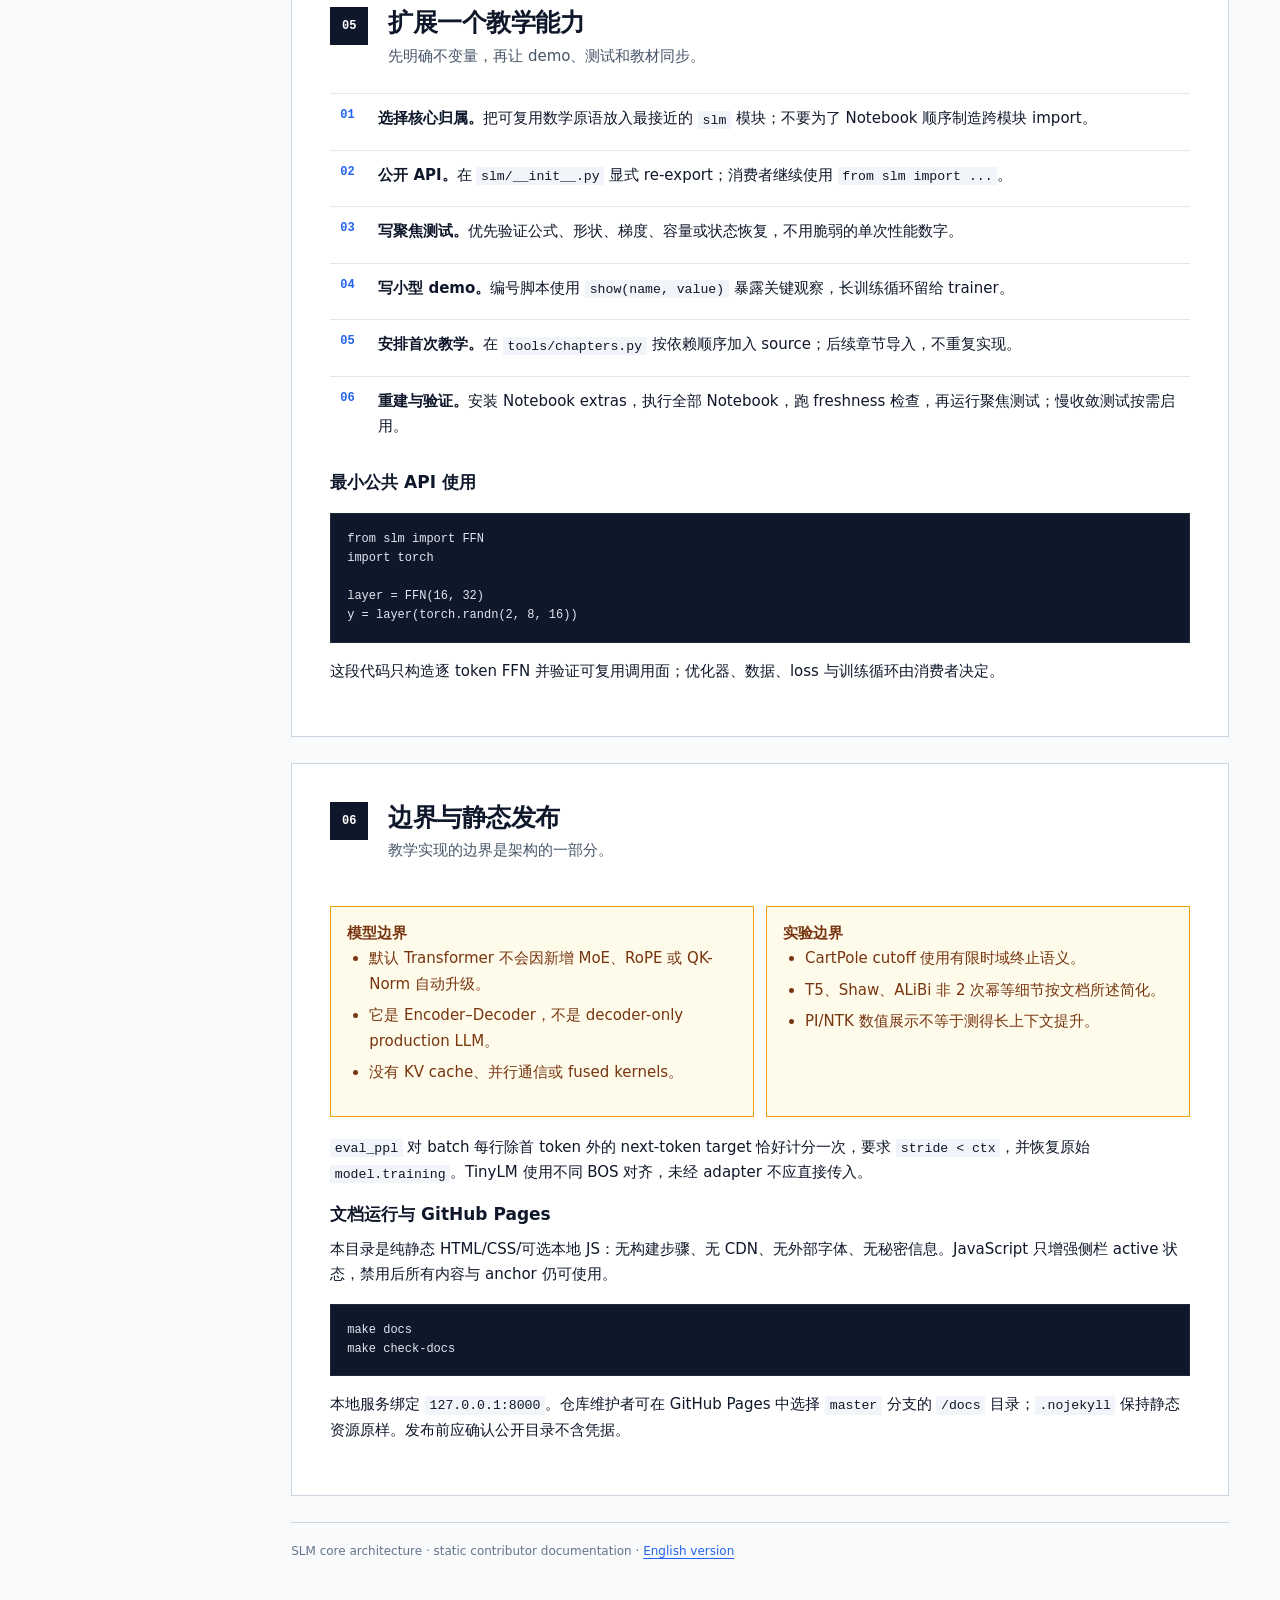
==== commit e14f9563: "refactor: drop legacy model/envs/utils facades" ====
--- a/docs/index.html
+++ b/docs/index.html
@@ -51,7 +51,7 @@
           <span class="section-number">01</span>
           <div><h2 id="overview-title">总览：单一实现，三条消费路径</h2><p class="section-lead">核心不复制，实验不隐藏，教材可复现。</p></div>
         </div>
-        <p><code>slm/</code> 是规范实现。外部代码统一使用 <code>from slm import ...</code>；旧的 <code>model/</code>、<code>envs/</code>、<code>utils/</code> 只是兼容 re-export，不含第二份算法。修改核心会影响脚本、训练器、测试与所有 Notebook。</p>
+        <p><code>slm/</code> 是唯一核心实现。外部代码统一使用 <code>from slm import ...</code>；脚本、训练器、测试与 Notebook 共用这一套 API。</p>
         <div class="diagram" role="group" aria-label="三条架构通道：核心、运行消费者、生成教材">
           <div class="diagram-header"><span class="diagram-title">THREE-LANE SYSTEM</span><span class="diagram-caption">single source → orchestration → executable teaching</span></div>
           <div class="lane-grid">
@@ -66,7 +66,6 @@
           </div>
           <p class="diagram-text"><strong>文字等价说明：</strong>运行消费者直接导入公共 facade；Notebook 生成器同时读取核心、编号脚本和显式教学清单，并不从 import 顺序猜测教学顺序。文章与 Notebook 足以学习实现，本架构页补充贡献边界。</p>
         </div>
-        <div class="callout blue">迁移前 PPO checkpoint 的 <code>state_dict</code> 格式没有因为纯模块迁移改变；兼容 facade 只保证导入路径，不应成为新教学源码链接。</div>
       </section>
 
       <section class="section-panel" id="modules" aria-labelledby="modules-title">
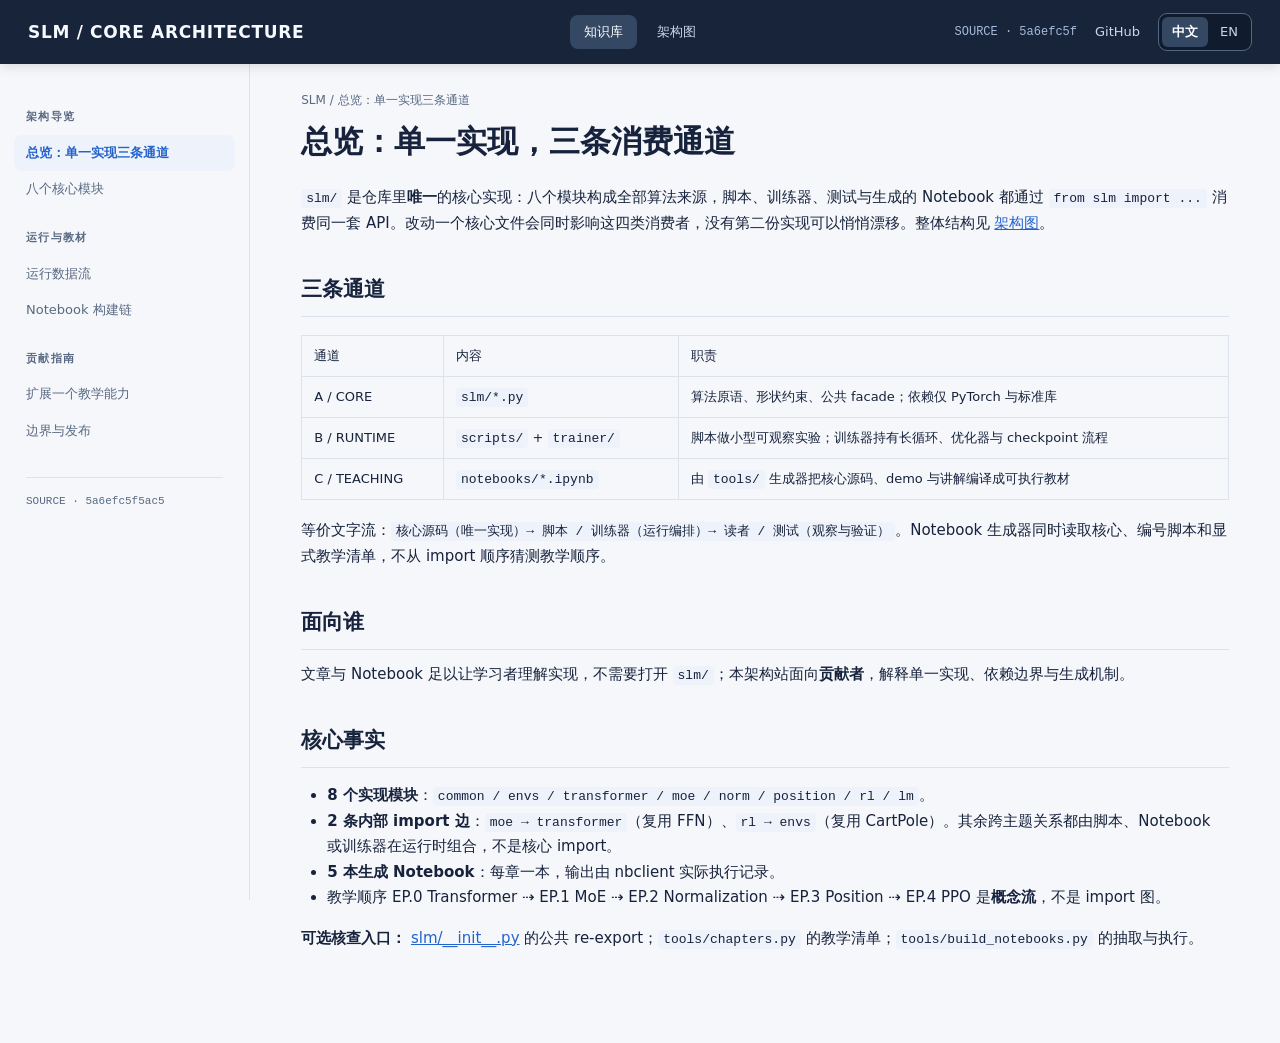
==== commit 80d83651: "docs: rebuild as manifest-driven bilingual chapters with archify diagram" ====
--- a/docs/index.html
+++ b/docs/index.html
@@ -1,190 +1,38 @@
-<!DOCTYPE html>
+<!doctype html>
 <html lang="zh-CN">
 <head>
-  <meta charset="utf-8">
-  <meta name="viewport" content="width=device-width, initial-scale=1">
-  <meta name="description" content="small-language-model 核心架构与扩展指南">
-  <title>SLM 核心架构</title>
-  <link rel="stylesheet" href="./style.css">
-  <script defer src="./site.js"></script>
+<meta charset="utf-8">
+<meta name="viewport" content="width=device-width, initial-scale=1">
+<meta name="description" content="small-language-model 核心架构与扩展指南">
+<title>SLM 核心架构</title>
+<link rel="icon" href="data:,">
+<link rel="stylesheet" href="./style.css?v=2">
+<script defer src="./site.js?v=2"></script>
 </head>
 <body>
-  <header class="topbar">
-    <a class="brand" href="#overview">SLM / CORE ARCHITECTURE</a>
-    <span class="topbar-meta">PYTORCH TEACHING CORE · STATIC BLUEPRINT</span>
-    <nav class="topbar-actions" aria-label="全局链接">
-      <a href="https://github.com/Momoyeyu/small-language-model">REPOSITORY</a>
-      <a href="./en.html" lang="en">EN</a>
-      <a href="./index.html" aria-current="page">ZH</a>
+<header>
+  <span id="brand" class="brand">SLM / CORE ARCHITECTURE</span>
+  <nav class="primary-nav" aria-label="文档导航">
+    <a id="guideLink" href="#overview">知识库</a>
+    <a id="diagramLink" href="#diagram">架构图</a>
+  </nav>
+  <div class="header-actions">
+    <span id="revision" class="revision"></span>
+    <a class="repo-link" href="https://github.com/Momoyeyu/small-language-model">GitHub</a>
+    <nav class="language-switch" aria-label="Language / 语言">
+      <a id="zhLink" href="#overview" lang="zh-CN" aria-current="page">中文</a>
+      <a id="enLink" href="#en/overview" lang="en">EN</a>
     </nav>
-  </header>
-
-  <div class="layout">
-    <aside class="sidebar">
-      <p class="sidebar-title">Architecture Guide</p>
-      <nav aria-label="章节导航">
-        <a href="#overview">01 / 总览</a>
-        <a href="#modules">02 / 核心模块</a>
-        <a href="#flows">03 / 运行数据流</a>
-        <a href="#notebooks">04 / Notebook 构建</a>
-        <a href="#extension">05 / 扩展清单</a>
-        <a href="#boundaries">06 / 边界与发布</a>
-      </nav>
-      <p class="sidebar-note">本文面向贡献者。学习者可直接按文章与 Notebook 链路阅读；这里解释单一实现、依赖边界与生成机制。</p>
-    </aside>
-
-    <main>
-      <section class="hero" aria-labelledby="page-title">
-        <p class="eyebrow">CONTRIBUTOR BLUEPRINT</p>
-        <h1 id="page-title">small-language-model 核心架构</h1>
-        <p>八个实现模块构成唯一算法来源；脚本与训练器负责编排；Notebook 把真实源码、实验和讲解编译成可执行教材。本文只描述已经存在的边界，不把教程组合误写成核心依赖。</p>
-        <div class="hero-facts" aria-label="架构摘要">
-          <span class="fact">8 IMPLEMENTATION MODULES</span>
-          <span class="fact">2 INTERNAL IMPORT EDGES</span>
-          <span class="fact">5 GENERATED NOTEBOOKS</span>
-          <span class="fact">TORCH + STDLIB</span>
-        </div>
-      </section>
-
-      <section class="section-panel" id="overview" aria-labelledby="overview-title">
-        <div class="section-head">
-          <span class="section-number">01</span>
-          <div><h2 id="overview-title">总览：单一实现，三条消费路径</h2><p class="section-lead">核心不复制，实验不隐藏，教材可复现。</p></div>
-        </div>
-        <p><code>slm/</code> 是唯一核心实现。外部代码统一使用 <code>from slm import ...</code>；脚本、训练器、测试与 Notebook 共用这一套 API。</p>
-        <div class="diagram" role="group" aria-label="三条架构通道：核心、运行消费者、生成教材">
-          <div class="diagram-header"><span class="diagram-title">THREE-LANE SYSTEM</span><span class="diagram-caption">single source → orchestration → executable teaching</span></div>
-          <div class="lane-grid">
-            <article class="arch-card"><span class="card-label">LANE A / CORE</span><strong>slm/*.py</strong><p>算法原语、形状约束、状态字典与公共 facade。依赖仅 PyTorch 和标准库。</p></article>
-            <article class="arch-card"><span class="card-label">LANE B / RUNTIME</span><strong>scripts + trainer</strong><p>脚本做小型可观察实验；训练器持有长循环、优化器和检查点流程。</p></article>
-            <article class="arch-card"><span class="card-label">LANE C / TEACHING</span><strong>generated notebooks</strong><p>清单把核心源码、demo 和解释组合；nbclient 记录真实输出。</p></article>
-          </div>
-          <div class="flow-chain" aria-hidden="true" style="margin-top:14px">
-            <div class="flow-node"><strong>核心源码</strong><p>唯一实现</p></div><span class="arrow">→</span>
-            <div class="flow-node"><strong>脚本 / 训练器</strong><p>运行编排</p></div><span class="arrow">→</span>
-            <div class="flow-node"><strong>读者 / 测试</strong><p>观察与验证</p></div>
-          </div>
-          <p class="diagram-text"><strong>文字等价说明：</strong>运行消费者直接导入公共 facade；Notebook 生成器同时读取核心、编号脚本和显式教学清单，并不从 import 顺序猜测教学顺序。文章与 Notebook 足以学习实现，本架构页补充贡献边界。</p>
-        </div>
-      </section>
-
-      <section class="section-panel" id="modules" aria-labelledby="modules-title">
-        <div class="section-head">
-          <span class="section-number">02</span>
-          <div><h2 id="modules-title">八个核心模块与真实依赖</h2><p class="section-lead">模块卡记录职责、主 API 和不变量；橙色边表示真实内部 import。</p></div>
-        </div>
-        <div class="module-grid">
-          <article class="module-card" data-module="common" data-depends=""><h3><a href="https://github.com/Momoyeyu/small-language-model/blob/master/slm/common.py">slm/common.py</a><span class="module-name">UTILITY</span></h3><dl><dt>角色</dt><dd>随机种子、统一展示、设备选择和训练产物保存。</dd><dt>主 API</dt><dd><code>set_seed</code>、<code>show</code>、<code>get_device</code>、<code>save_run</code></dd><dt>不变量</dt><dd>路径以仓库根为基准；不承载模型或训练算法。</dd></dl></article>
-          <article class="module-card" data-module="envs" data-depends=""><h3><a href="https://github.com/Momoyeyu/small-language-model/blob/master/slm/envs.py">slm/envs.py</a><span class="module-name">ENVIRONMENT</span></h3><dl><dt>角色</dt><dd>手写 CartPole 与 Sutton–Barto 五状态随机游走。</dd><dt>主 API</dt><dd><code>CartPole</code>、<code>N_STATES</code>、<code>START</code>、<code>walk_step</code></dd><dt>不变量</dt><dd>CartPole 返回 state、reward、terminated、truncated；时间上限按有限时域处理。</dd></dl></article>
-          <article class="module-card" data-module="transformer" data-depends=""><h3><a href="https://github.com/Momoyeyu/small-language-model/blob/master/slm/transformer.py">slm/transformer.py</a><span class="module-name">SEQUENCE MODEL</span></h3><dl><dt>角色</dt><dd>Attention、MHA、FFN、mask、embedding 与完整 Encoder–Decoder。</dd><dt>主 API</dt><dd><code>attention</code>、<code>MHA</code>、<code>FFN</code>、<code>Transformer</code></dd><dt>不变量</dt><dd>默认 ReLU dense FFN、正弦 PE、<code>nn.LayerNorm</code> Post-Norm、权重绑定；不是 decoder-only，也没有 KV cache、MoE/RoPE 开关。</dd></dl></article>
-          <article class="module-card" data-module="moe" data-depends="transformer"><h3><a href="https://github.com/Momoyeyu/small-language-model/blob/master/slm/moe.py">slm/moe.py</a><span class="module-name">SPARSE FFN</span></h3><dl><dt>角色</dt><dd>Top-K Router、负载损失、全局 expert capacity 与 shared/routed experts。</dd><dt>主 API</dt><dd><code>Router</code>、<code>dispatch</code>、<code>MoELayer</code>、<code>DeepSeekMoELayer</code></dd><dt>不变量</dt><dd>复用 <code>transformer.FFN</code> 并改用 GELU；容量为 ceil(T·K/N·factor)，跨 slot 共享且 slot 优先，drop 后不重加权；返回 output 与 aux。</dd></dl></article>
-          <article class="module-card" data-module="norm" data-depends=""><h3><a href="https://github.com/Momoyeyu/small-language-model/blob/master/slm/norm.py">slm/norm.py</a><span class="module-name">NORMALIZATION</span></h3><dl><dt>角色</dt><dd>自定义 BatchNorm、LayerNorm、RMSNorm 与残差位置块。</dd><dt>主 API</dt><dd><code>BatchNorm</code>、<code>LayerNorm</code>、<code>RMSNorm</code>、<code>PreNormBlock</code>、<code>PostNormBlock</code></dd><dt>不变量</dt><dd>Pre/Post 块在本模块内复用 RMSNorm；QK-Norm 只在脚本与 Notebook 组合，不是独立核心开关。</dd></dl></article>
-          <article class="module-card" data-module="position" data-depends=""><h3><a href="https://github.com/Momoyeyu/small-language-model/blob/master/slm/position.py">slm/position.py</a><span class="module-name">POSITION</span></h3><dl><dt>角色</dt><dd>绝对/相对位置、ALiBi、RoPE、长度缩放和滑窗 PPL。</dd><dt>主 API</dt><dd><code>LearnedPE</code>、<code>ShawRelBias</code>、<code>T5RelBias</code>、<code>apply_rope</code>、<code>eval_ppl</code></dd><dt>不变量</dt><dd>相对示例假设 Q/K 同长；T5 是 clipped 简化版，Shaw 仅 key-relative；RoPE split-half 且 D 为偶数；PPL no-grad、恢复训练状态并逐行覆盖除首 token 外所有 target。</dd></dl></article>
-          <article class="module-card" data-module="rl" data-depends="envs"><h3><a href="https://github.com/Momoyeyu/small-language-model/blob/master/slm/rl.py">slm/rl.py</a><span class="module-name">RL PRIMITIVES</span></h3><dl><dt>角色</dt><dd>策略网络、Actor-Critic、回报、rollout、GAE、重要性采样和 PPO loss。</dd><dt>主 API</dt><dd><code>Policy</code>、<code>ActorCritic</code>、<code>compute_gae</code>、<code>ppo_loss</code></dd><dt>不变量</dt><dd>仅复用 <code>envs.CartPole</code> 类型与环境；长训练循环留在 trainer。</dd></dl></article>
-          <article class="module-card" data-module="lm" data-depends=""><h3><a href="https://github.com/Momoyeyu/small-language-model/blob/master/slm/lm.py">slm/lm.py</a><span class="module-name">TOY LM</span></h3><dl><dt>角色</dt><dd>共享 GRU 主干的玩具 actor/value 模型与 token log-prob。</dd><dt>主 API</dt><dd><code>TinyLM</code>、<code>token_log_probs</code></dd><dt>不变量</dt><dd>TinyLM 是 GRU，不使用 Transformer；BOS-shift 对齐不同于普通 causal LM，不能直接交给 <code>eval_ppl</code> 而不加适配。</dd></dl></article>
-        </div>
-
-        <div class="diagram" role="group" aria-label="核心模块内部依赖与教学章节顺序">
-          <div class="diagram-header"><span class="diagram-title">ACTUAL IMPORT GRAPH</span><span class="diagram-caption">only two implementation edges</span></div>
-          <div class="dependency-map"><div class="flow-node"><strong>slm.moe</strong><p>构造 GELU experts</p></div><span class="dependency-edge">→</span><div class="flow-node"><strong>slm.transformer.FFN</strong><p>复用 MLP 实现</p></div></div>
-          <div class="dependency-map" style="margin-top:10px"><div class="flow-node"><strong>slm.rl</strong><p>rollout 类型与环境</p></div><span class="dependency-edge">→</span><div class="flow-node"><strong>slm.envs.CartPole</strong><p>手写环境</p></div></div>
-          <div class="facade-box"><strong class="mono">slm/__init__.py</strong> 向外 re-export 全部公共 API。它是消费者入口，不是模块间互相调用的捷径；核心模块没有环形 import。</div>
-          <div class="tutorial-flow"><strong>教学顺序（虚线概念流，不是 import 图）：</strong> EP.0 Transformer ⇢ EP.1 MoE ⇢ EP.2 Normalization ⇢ EP.3 Position ⇢ EP.4 PPO</div>
-          <div class="legend"><span><i class="legend-key"></i>模块职责</span><span><i class="legend-key import"></i>真实内部 import</span><span><i class="legend-key tutorial"></i>教学编排</span></div>
-          <p class="diagram-text"><strong>文字等价说明：</strong>除 moe→transformer 和 rl→envs 外，其余跨主题关系都由脚本、Notebook 或训练器在运行时组合，不应画成核心 import 边。</p>
-        </div>
-      </section>
-
-      <section class="section-panel" id="flows" aria-labelledby="flows-title">
-        <div class="section-head"><span class="section-number">03</span><div><h2 id="flows-title">运行数据流</h2><p class="section-lead">形状、梯度边界和算法外部责任。</p></div></div>
-
-        <h3>Transformer Encoder–Decoder</h3>
-        <div class="diagram" role="group" aria-label="Transformer 从源和目标 token 到词表 logits 的数据流">
-          <div class="flow-row">
-            <div class="flow-node"><span class="flow-label">INPUT</span><strong>src[B,S], tgt[B,T]</strong><p>padding 信息单独传入</p></div>
-            <div class="flow-node"><span class="flow-label">SHARED FRONT</span><strong>tied embedding + sin PE</strong><p>源与目标共享 embedding 权重</p></div>
-            <div class="flow-node"><span class="flow-label">ENCODER</span><strong>memory[B,S,D]</strong><p>self-attention + dense FFN</p></div>
-            <div class="flow-node"><span class="flow-label">DECODER</span><strong>masked self + cross</strong><p>目标 Q；memory K/V</p></div>
-            <div class="flow-node"><span class="flow-label">OUTPUT</span><strong>logits[B,T,V]</strong><p>分类头与 embedding tied</p></div>
-          </div>
-          <p class="diagram-text"><strong>文字等价说明：</strong>源和目标先经过共享 embedding 与正弦位置；Encoder 产生 memory；Decoder 依次做 causal self-attention、cross-attention 和 FFN；训练脚本在模型外完成 next-target shift，并把 padding labels 设为 ignore index。</p>
-        </div>
-
-        <h3>MoE dispatch</h3>
-        <div class="diagram" role="group" aria-label="MoE 路由、容量与专家输出数据流">
-          <div class="flow-row">
-            <div class="flow-node"><strong>x[T,D]</strong><p>扁平 token batch</p></div>
-            <div class="flow-node"><strong>router[T,N]</strong><p>softmax probabilities</p></div>
-            <div class="flow-node"><strong>topk[T,K]</strong><p>indices + normalized selected weights</p></div>
-            <div class="flow-node"><strong>global budget</strong><p>per expert, shared across slots</p></div>
-            <div class="flow-node"><strong>output + aux</strong><p>weighted routed result；可加 shared experts</p></div>
-          </div>
-          <p class="diagram-text"><strong>文字等价说明：</strong>dispatch 按 slot→expert→token 顺序消耗全局 expert budget，drop 后不重新归一化。主梯度只流过被选中的可微 gate 与专家；离散 top-k index 不可微，辅助损失为路由概率提供另一条训练路径；固定 dispatch mask 下，未被选择专家对应的概率梯度可以为零。</p>
-        </div>
-
-        <h3>PPO 与玩具 RLHF</h3>
-        <div class="diagram" role="group" aria-label="PPO 与 RLHF 的训练数据流">
-          <div class="flow-chain"><div class="flow-node"><strong>CartPole env</strong><p>state / reward / done</p></div><span class="arrow">→</span><div class="flow-node"><strong>detached rollout</strong><p>obs, action, old log-prob, value</p></div><span class="arrow">→</span><div class="flow-node"><strong>GAE → minibatch</strong><p>ppo_loss → optimizer</p></div></div>
-          <div class="flow-chain" style="margin-top:12px"><div class="flow-node"><strong>policy + reference</strong><p>sample token sequences</p></div><span class="arrow">→</span><div class="flow-node"><strong>score + sampled KL</strong><p>构造逐 token rewards</p></div><span class="arrow">→</span><div class="flow-node"><strong>GAE → PPO</strong><p>更新 GRU policy/value</p></div></div>
-          <p class="diagram-text"><strong>文字等价说明：</strong>PPO 先无梯度收集固定旧策略数据，再计算 GAE 并多轮 minibatch 更新。玩具 RLHF 额外冻结 reference，用规则 score 与 sampled log-ratio 形成 rewards；这里没有隐藏 benchmark 或收敛保证。</p>
-        </div>
-      </section>
-
-      <section class="section-panel" id="notebooks" aria-labelledby="notebooks-title">
-        <div class="section-head"><span class="section-number">04</span><div><h2 id="notebooks-title">Notebook 构建链</h2><p class="section-lead">显式教学清单 + 精确源码 span + 真实执行输出。</p></div></div>
-        <div class="diagram" role="group" aria-label="从教学清单、核心和 demo 生成并执行 Notebook">
-          <div class="flow-chain"><div class="flow-node"><strong>tools/chapters.py</strong><p>markdown / source / code / demo tuples</p></div><span class="arrow">+</span><div class="flow-node"><strong>slm + scripts</strong><p>AST span 与保留格式的 demo</p></div><span class="arrow">→</span><div class="flow-node"><strong>build → nbclient</strong><p>ipynb source + real outputs</p></div></div>
-          <p class="diagram-text"><strong>文字等价说明：</strong>生成器按清单顺序抽取函数、类、装饰器和常量；demo 只移除 bootstrap 与会覆盖本地教学定义的 import。源码单元在当前解释器的隔离 kernel 内直接执行，不用 runpy。执行失败不会覆盖已成功记录的 Notebook。</p>
-        </div>
-        <div class="notebook-grid">
-          <a class="notebook-card" href="https://github.com/Momoyeyu/small-language-model/blob/master/notebooks/00_transformer.ipynb"><span class="card-label">EP.0</span><strong>Transformer</strong><p>首次展开 FFN 等基础实现</p></a>
-          <a class="notebook-card" href="https://github.com/Momoyeyu/small-language-model/blob/master/notebooks/01_moe.ipynb"><span class="card-label">EP.1</span><strong>MoE</strong><p>导入已教学 FFN</p></a>
-          <a class="notebook-card" href="https://github.com/Momoyeyu/small-language-model/blob/master/notebooks/02_normalization.ipynb"><span class="card-label">EP.2</span><strong>Normalization</strong><p>从零展开 norm 实现</p></a>
-          <a class="notebook-card" href="https://github.com/Momoyeyu/small-language-model/blob/master/notebooks/03_position.ipynb"><span class="card-label">EP.3</span><strong>Position</strong><p>复用 attention 与 RMSNorm</p></a>
-          <a class="notebook-card" href="https://github.com/Momoyeyu/small-language-model/blob/master/notebooks/04_ppo.ipynb"><span class="card-label">EP.4</span><strong>PPO</strong><p>字面训练循环保留在清单</p></a>
-        </div>
-        <p><strong>首次出现规则：</strong><code>FFN</code> 在 EP.0 以真实源码单元展开；EP.1 只导入它并展示 MoE 如何复用。支持性的训练和绘图循环直接写在 manifest，不为方便生成而塞进核心。</p>
-        <p>检查器逐单元比较类型和源码，并核对 Notebook 中保存的全核心 SHA。即使本章只 import 一个之前教过的符号，核心变化也会使全部 Notebook 过期。</p>
-        <pre><code>uv pip install -r requirements-notebooks.txt
-make notebooks
-make check-notebooks</code></pre>
-      </section>
-
-      <section class="section-panel" id="extension" aria-labelledby="extension-title">
-        <div class="section-head"><span class="section-number">05</span><div><h2 id="extension-title">扩展一个教学能力</h2><p class="section-lead">先明确不变量，再让 demo、测试和教材同步。</p></div></div>
-        <ol class="checklist">
-          <li><strong>选择核心归属。</strong>把可复用数学原语放入最接近的 <code>slm</code> 模块；不要为了 Notebook 顺序制造跨模块 import。</li>
-          <li><strong>公开 API。</strong>在 <code>slm/__init__.py</code> 显式 re-export；消费者继续使用 <code>from slm import ...</code>。</li>
-          <li><strong>写聚焦测试。</strong>优先验证公式、形状、梯度、容量或状态恢复，不用脆弱的单次性能数字。</li>
-          <li><strong>写小型 demo。</strong>编号脚本使用 <code>show(name, value)</code> 暴露关键观察，长训练循环留给 trainer。</li>
-          <li><strong>安排首次教学。</strong>在 <code>tools/chapters.py</code> 按依赖顺序加入 source；后续章节导入，不重复实现。</li>
-          <li><strong>重建与验证。</strong>安装 Notebook extras，执行全部 Notebook，跑 freshness 检查，再运行聚焦测试；慢收敛测试按需启用。</li>
-        </ol>
-        <h3>最小公共 API 使用</h3>
-        <pre><code>from slm import FFN
-import torch
-
-layer = FFN(16, 32)
-y = layer(torch.randn(2, 8, 16))</code></pre>
-        <p>这段代码只构造逐 token FFN 并验证可复用调用面；优化器、数据、loss 与训练循环由消费者决定。</p>
-      </section>
-
-      <section class="section-panel" id="boundaries" aria-labelledby="boundaries-title">
-        <div class="section-head"><span class="section-number">06</span><div><h2 id="boundaries-title">边界与静态发布</h2><p class="section-lead">教学实现的边界是架构的一部分。</p></div></div>
-        <div class="boundary-grid">
-          <div class="callout"><strong>模型边界</strong><ul><li>默认 Transformer 不会因新增 MoE、RoPE 或 QK-Norm 自动升级。</li><li>它是 Encoder–Decoder，不是 decoder-only production LLM。</li><li>没有 KV cache、并行通信或 fused kernels。</li></ul></div>
-          <div class="callout"><strong>实验边界</strong><ul><li>CartPole cutoff 使用有限时域终止语义。</li><li>T5、Shaw、ALiBi 非 2 次幂等细节按文档所述简化。</li><li>PI/NTK 数值展示不等于测得长上下文提升。</li></ul></div>
-        </div>
-        <p><code>eval_ppl</code> 对 batch 每行除首 token 外的 next-token target 恰好计分一次，要求 <code>stride &lt; ctx</code>，并恢复原始 <code>model.training</code>。TinyLM 使用不同 BOS 对齐，未经 adapter 不应直接传入。</p>
-        <h3>文档运行与 GitHub Pages</h3>
-        <p>本目录是纯静态 HTML/CSS/可选本地 JS：无构建步骤、无 CDN、无外部字体、无秘密信息。JavaScript 只增强侧栏 active 状态，禁用后所有内容与 anchor 仍可使用。</p>
-        <pre><code>make docs
-make check-docs</code></pre>
-        <p>本地服务绑定 <code>127.0.0.1:8000</code>。仓库维护者可在 GitHub Pages 中选择 <code>master</code> 分支的 <code>/docs</code> 目录；<code>.nojekyll</code> 保持静态资源原样。发布前应确认公开目录不含凭据。</p>
-      </section>
-
-      <footer>SLM core architecture · static contributor documentation · <a href="./en.html">English version</a></footer>
-    </main>
   </div>
+</header>
+<div class="shell">
+  <aside id="sidebar" aria-label="章节导航"></aside>
+  <main id="content" aria-live="polite"></main>
+</div>
+<noscript>
+  <main style="padding:24px">
+    <p>本站章节由浏览器内 Markdown 渲染器装配；禁用 JavaScript 时请直接阅读 <code>chapters/zh/</code> 或 <code>chapters/en/</code> 下的 Markdown 源文件，架构图见 <a href="./architecture.html">architecture.html</a>。</p>
+  </main>
+</noscript>
 </body>
 </html>
--- a/docs/style.css
+++ b/docs/style.css
@@ -1,278 +1,63 @@
-:root {
-  --navy: #0f172a;
-  --navy-soft: #1e293b;
-  --slate-700: #334155;
-  --slate-600: #475569;
-  --slate-500: #64748b;
-  --slate-300: #cbd5e1;
-  --slate-200: #e2e8f0;
-  --slate-100: #f1f5f9;
-  --slate-50: #f8fafc;
-  --white: #ffffff;
-  --blue: #2563eb;
-  --blue-soft: #eff6ff;
-  --amber: #b45309;
-  --amber-soft: #fffbeb;
-  --mono: ui-monospace, SFMono-Regular, Menlo, Monaco, Consolas, "Liberation Mono", monospace;
-  --sans: Inter, ui-sans-serif, system-ui, -apple-system, BlinkMacSystemFont, "Segoe UI", sans-serif;
+:root{color-scheme:light dark;--bg:#f5f7fb;--panel:#fff;--ink:#17233c;--muted:#596982;--line:#dce3ed;--accent:#2463cc;--code:#eef3fb}
+@media(prefers-color-scheme:dark){:root{--bg:#0f1727;--panel:#18253a;--ink:#ecf1fa;--muted:#a7b5c9;--line:#32435c;--accent:#8fb8ff;--code:#263750}}
+*{box-sizing:border-box}
+body{margin:0;background:var(--bg);color:var(--ink);font:15px/1.7 system-ui,-apple-system,BlinkMacSystemFont,"Segoe UI",sans-serif}
+header{min-height:64px;background:#17243a;color:#f6f9ff;display:grid;grid-template-columns:minmax(0,1fr) auto minmax(0,1fr);align-items:center;gap:16px;padding:0 28px;position:sticky;top:0;z-index:2;box-shadow:0 2px 12px #0002}
+.brand{font-size:17px;font-weight:750;letter-spacing:.04em;white-space:nowrap}
+.primary-nav,.header-actions,.language-switch{display:flex;align-items:center}
+.primary-nav{gap:6px}
+.header-actions{justify-self:end;gap:18px;white-space:nowrap}
+header a{color:#c9d8ed;text-decoration:none;font-size:13px}
+.primary-nav a{padding:6px 14px;border-radius:8px}
+.primary-nav a.active,.primary-nav a:hover{background:#344864;color:#fff}
+.repo-link:hover{color:#fff}
+.language-switch{gap:2px;padding:3px;border:1px solid #536780;border-radius:9px;background:#101c2e}
+.language-switch a{padding:4px 10px;border-radius:6px;color:#c9d8ed}
+.language-switch a:hover{color:#fff}
+.language-switch a[aria-current="page"]{background:#344864;color:#fff;font-weight:650}
+.revision{font:12px ui-monospace,SFMono-Regular,monospace;color:#a6bbd9}
+.shell{display:grid;grid-template-columns:250px minmax(0,1fr);max-width:1640px;margin:auto;min-height:calc(100vh - 64px)}
+aside{border-right:1px solid var(--line);padding:22px 14px 32px;position:sticky;top:64px;height:calc(100vh - 64px);overflow:auto}
+aside h2{font-size:11px;letter-spacing:.12em;text-transform:uppercase;color:var(--muted);margin:22px 12px 8px}
+aside a{display:block;padding:7px 12px;border-radius:8px;text-decoration:none;color:var(--muted);font-size:13px}
+aside a:hover,aside a.active{background:var(--code);color:var(--accent);font-weight:650}
+.side-foot{border-top:1px solid var(--line);margin:28px 12px 0;padding-top:14px;font:11px/1.7 ui-monospace,SFMono-Regular,monospace;color:var(--muted)}
+main{min-width:0;padding:26px clamp(16px,4vw,64px) 80px}
+.prose{max-width:940px;margin:auto}
+.prose h1{font-size:31px;line-height:1.25;margin:12px 0 24px}
+.prose h2{font-size:21px;margin:36px 0 12px;border-bottom:1px solid var(--line);padding-bottom:8px}
+.prose h3{font-size:17px;margin:26px 0 8px}
+.prose p{margin:12px 0}
+.prose a{color:var(--accent)}
+.prose code{background:var(--code);border-radius:4px;padding:2px 5px;font:13px ui-monospace,SFMono-Regular,monospace}
+.prose pre{background:#18243a;color:#f2f6fe;border-radius:10px;overflow:auto;padding:17px}
+.prose pre code{background:none;color:inherit;padding:0}
+.table-wrap{overflow-x:auto;margin:18px 0}
+.prose table{border-collapse:collapse;width:100%;font-size:13px}
+.prose td,.prose th{padding:9px 12px;border:1px solid var(--line);text-align:left;vertical-align:top}
+.prose th{background:var(--code)}
+.prose ul,.prose ol{padding-left:26px}
+.crumb{font-size:12px;color:var(--muted);margin:0 0 10px}
+.hero{max-width:1050px;margin:auto}
+.hero h1{font-size:30px;margin:8px 0}
+.hero p{color:var(--muted)}
+.diagram{width:100%;height:min(86vh,960px);min-height:600px;border:1px solid var(--line);border-radius:12px;background:var(--panel)}
+.diagram-link{font-size:13px;color:var(--accent)}
+.error{padding:20px;border:1px solid var(--line);border-radius:10px;background:var(--panel);color:var(--muted)}
+@media(max-width:1050px){
+  header{grid-template-columns:minmax(0,1fr) auto;gap:6px 12px;padding:8px 16px}
+  .brand{grid-column:1 / -1}
+  .revision{display:none}
 }
-
-* { box-sizing: border-box; }
-html { scroll-behavior: smooth; scroll-padding-top: 72px; }
-body {
-  margin: 0;
-  min-width: 0;
-  background: var(--slate-50);
-  color: var(--navy);
-  font: 15px/1.7 var(--sans);
+@media(max-width:760px){
+  header{padding:8px 12px}
+  .header-actions{gap:10px}
+  .primary-nav a{padding:6px 8px}
+  .shell{grid-template-columns:1fr}
+  aside{position:static;height:auto;border-right:0;border-bottom:1px solid var(--line);padding:8px 12px}
+  aside h2{margin:10px 0 3px}
+  aside a{display:inline-block;padding:5px 8px}
+  .side-foot{display:none}
+  main{padding:16px 16px 48px}
+  .diagram{height:75vh;min-height:540px}
 }
-a { color: var(--blue); text-underline-offset: 3px; }
-a:hover { color: #1d4ed8; }
-code, pre, .mono { font-family: var(--mono); }
-code { font-size: 0.88em; background: var(--slate-100); padding: 0.12em 0.35em; }
-
-.topbar {
-  position: sticky;
-  top: 0;
-  z-index: 20;
-  min-height: 52px;
-  display: flex;
-  align-items: center;
-  gap: 18px;
-  padding: 0 22px;
-  color: var(--white);
-  background: var(--navy);
-  border-bottom: 1px solid #273449;
-}
-.brand {
-  flex: 0 0 auto;
-  color: var(--white);
-  font: 700 13px/1 var(--mono);
-  letter-spacing: 0.11em;
-  text-decoration: none;
-}
-.topbar-meta {
-  color: var(--slate-300);
-  font: 12px/1.4 var(--mono);
-  border-left: 1px solid var(--slate-600);
-  padding-left: 18px;
-}
-.topbar-actions {
-  margin-left: auto;
-  display: flex;
-  align-items: center;
-  gap: 8px;
-  flex-wrap: wrap;
-}
-.topbar-actions a {
-  color: var(--slate-300);
-  border: 1px solid var(--slate-600);
-  padding: 4px 9px;
-  font: 600 11px/1.3 var(--mono);
-  text-decoration: none;
-}
-.topbar-actions a:hover,
-.topbar-actions a[aria-current="page"] { color: var(--navy); background: var(--white); border-color: var(--white); }
-
-.layout {
-  width: 100%;
-  max-width: 1480px;
-  margin: 0 auto;
-  display: grid;
-  grid-template-columns: 240px minmax(0, 1fr);
-}
-.sidebar {
-  position: sticky;
-  top: 52px;
-  align-self: start;
-  height: calc(100vh - 52px);
-  overflow-y: auto;
-  padding: 24px 16px;
-  background: var(--white);
-  border-right: 1px solid var(--slate-300);
-}
-.sidebar-title {
-  margin: 0 0 12px;
-  padding-bottom: 10px;
-  color: var(--slate-500);
-  border-bottom: 1px solid var(--slate-200);
-  font: 700 11px/1.4 var(--mono);
-  letter-spacing: 0.08em;
-  text-transform: uppercase;
-}
-.sidebar nav { display: grid; gap: 4px; }
-.sidebar nav a {
-  display: block;
-  padding: 8px 10px;
-  color: var(--slate-600);
-  border-left: 2px solid transparent;
-  font: 600 12px/1.4 var(--mono);
-  text-decoration: none;
-}
-.sidebar nav a:hover,
-.sidebar nav a.active { color: var(--navy); background: var(--slate-100); border-left-color: var(--blue); }
-.sidebar-note {
-  margin-top: 24px;
-  padding-top: 14px;
-  border-top: 1px solid var(--slate-200);
-  color: var(--slate-500);
-  font: 11px/1.6 var(--mono);
-}
-
-main { min-width: 0; padding: 36px clamp(20px, 4vw, 58px) 72px; }
-.hero, .section-panel {
-  max-width: 1120px;
-  margin: 0 auto 26px;
-  background: var(--white);
-  border: 1px solid var(--slate-300);
-}
-.hero { border-top: 4px solid var(--navy); padding: clamp(24px, 4vw, 44px); }
-.eyebrow {
-  margin: 0 0 10px;
-  color: var(--blue);
-  font: 700 12px/1.4 var(--mono);
-  letter-spacing: 0.08em;
-  text-transform: uppercase;
-}
-h1 { margin: 0 0 14px; font-size: clamp(30px, 5vw, 48px); line-height: 1.08; letter-spacing: -0.035em; }
-.hero > p { max-width: 800px; margin: 0; color: var(--slate-600); font-size: 17px; }
-.hero-facts { display: flex; flex-wrap: wrap; gap: 8px; margin-top: 22px; }
-.fact { padding: 5px 9px; border: 1px solid var(--slate-300); color: var(--slate-600); font: 600 11px/1.4 var(--mono); }
-
-.section-panel { padding: clamp(22px, 4vw, 38px); }
-.section-head { display: grid; grid-template-columns: 44px minmax(0, 1fr); gap: 14px; margin-bottom: 24px; }
-.section-number {
-  width: 38px;
-  height: 38px;
-  display: grid;
-  place-items: center;
-  color: var(--white);
-  background: var(--navy);
-  font: 700 12px/1 var(--mono);
-}
-h2 { margin: 0; font-size: 25px; line-height: 1.25; letter-spacing: -0.02em; }
-.section-lead { margin: 5px 0 0; color: var(--slate-600); }
-h3 { margin: 0 0 8px; font-size: 17px; }
-p { margin: 0 0 14px; }
-ul, ol { margin: 0 0 16px; padding-left: 22px; }
-li + li { margin-top: 6px; }
-
-.diagram {
-  margin: 20px 0;
-  padding: 20px;
-  border: 2px solid var(--navy);
-  background: var(--white);
-}
-.diagram-header {
-  display: flex;
-  align-items: baseline;
-  justify-content: space-between;
-  gap: 16px;
-  padding-bottom: 10px;
-  margin-bottom: 16px;
-  border-bottom: 2px solid var(--navy);
-}
-.diagram-title { font: 700 12px/1.4 var(--mono); letter-spacing: 0.07em; text-transform: uppercase; }
-.diagram-caption { color: var(--slate-500); font-size: 12px; }
-.diagram-text { margin: 14px 0 0; color: var(--slate-600); font-size: 13px; }
-
-.lane-grid, .flow-row, .module-grid, .notebook-grid, .boundary-grid { display: grid; gap: 12px; }
-.lane-grid { grid-template-columns: repeat(3, minmax(0, 1fr)); }
-.flow-row { grid-template-columns: repeat(5, minmax(0, 1fr)); align-items: stretch; }
-.module-grid { grid-template-columns: repeat(2, minmax(0, 1fr)); }
-.notebook-grid { grid-template-columns: repeat(5, minmax(0, 1fr)); }
-.boundary-grid { grid-template-columns: repeat(2, minmax(0, 1fr)); }
-
-.arch-card, .module-card, .flow-node, .notebook-card {
-  min-width: 0;
-  background: var(--white);
-  border: 1px solid var(--slate-300);
-  border-left: 3px solid var(--navy);
-  padding: 14px;
-}
-.arch-card strong, .flow-node strong, .notebook-card strong { display: block; margin-bottom: 5px; }
-.card-label, .module-name, .flow-label {
-  display: inline-block;
-  margin-bottom: 7px;
-  color: var(--slate-600);
-  font: 700 12px/1.4 var(--mono);
-  overflow-wrap: anywhere;
-}
-.arch-card p, .flow-node p, .notebook-card p { margin: 0; color: var(--slate-600); font-size: 13px; }
-.module-card { border-left-color: var(--blue); }
-.module-card[data-depends]:not([data-depends=""]) { border-left-color: var(--amber); }
-.module-card h3 { display: flex; justify-content: space-between; gap: 10px; align-items: baseline; }
-.module-card h3 a { font: 700 12px/1.4 var(--mono); overflow-wrap: anywhere; }
-.module-card dl { margin: 12px 0 0; }
-.module-card dt { margin-top: 8px; color: var(--slate-500); font: 700 10px/1.4 var(--mono); text-transform: uppercase; letter-spacing: 0.06em; }
-.module-card dd { margin: 2px 0 0; color: var(--slate-600); font-size: 13px; }
-.module-card dd, .flow-node strong, .notebook-card strong { overflow-wrap: anywhere; }
-
-.arrow { display: grid; place-items: center; color: var(--blue); font: 700 18px/1 var(--mono); }
-.flow-chain { display: grid; grid-template-columns: minmax(0, 1fr) 28px minmax(0, 1fr) 28px minmax(0, 1fr); gap: 7px; align-items: stretch; }
-.dependency-map { display: grid; grid-template-columns: 1fr 36px 1fr; gap: 10px; align-items: center; }
-.dependency-edge { color: var(--amber); text-align: center; font: 700 18px/1 var(--mono); }
-.tutorial-flow { margin-top: 14px; padding-top: 14px; border-top: 1px dashed var(--slate-300); color: var(--slate-600); font: 12px/1.8 var(--mono); overflow-wrap: anywhere; }
-.facade-box { margin-top: 14px; padding: 12px; border: 1px dashed var(--slate-500); background: var(--slate-50); }
-.legend { display: flex; flex-wrap: wrap; gap: 14px; margin-top: 12px; color: var(--slate-500); font: 11px/1.4 var(--mono); }
-.legend-key { display: inline-block; width: 18px; margin-right: 5px; border-top: 3px solid var(--blue); vertical-align: middle; }
-.legend-key.import { border-color: var(--amber); }
-.legend-key.tutorial { border-top: 1px dashed var(--slate-500); }
-
-.callout { margin: 18px 0; padding: 14px 16px; border: 1px solid #f59e0b; background: var(--amber-soft); color: #78350f; }
-.callout.blue { border-color: #93c5fd; background: var(--blue-soft); color: #1e3a8a; }
-pre {
-  margin: 16px 0;
-  padding: 16px;
-  overflow-x: auto;
-  color: #e2e8f0;
-  background: var(--navy);
-  border: 1px solid var(--navy-soft);
-  font-size: 12px;
-  line-height: 1.6;
-}
-pre code { background: transparent; color: inherit; padding: 0; font-size: inherit; }
-.checklist { counter-reset: step; list-style: none; padding: 0; }
-.checklist li { position: relative; padding: 12px 12px 12px 48px; border-top: 1px solid var(--slate-200); }
-.checklist li::before { counter-increment: step; content: counter(step, decimal-leading-zero); position: absolute; left: 10px; top: 13px; color: var(--blue); font: 700 12px/1.4 var(--mono); }
-
-footer { max-width: 1120px; margin: 0 auto; padding: 18px 0; color: var(--slate-500); border-top: 1px solid var(--slate-300); font-size: 12px; }
-
-@media (max-width: 980px) {
-  .lane-grid, .notebook-grid { grid-template-columns: repeat(2, minmax(0, 1fr)); }
-  .flow-row { grid-template-columns: repeat(2, minmax(0, 1fr)); }
-}
-
-@media (max-width: 800px) {
-  html { scroll-padding-top: 16px; }
-  .topbar { position: relative; min-height: 0; padding: 10px 14px; gap: 10px; flex-wrap: wrap; }
-  .topbar-meta { display: none; }
-  .topbar-actions { width: 100%; margin-left: 0; }
-  .layout { display: block; }
-  .sidebar { position: relative; top: auto; z-index: 10; width: 100%; height: auto; padding: 8px 12px; overflow: visible; border-right: 0; border-bottom: 1px solid var(--slate-300); }
-  .sidebar-title, .sidebar-note { display: none; }
-  .sidebar nav { display: flex; flex-wrap: wrap; gap: 4px; }
-  .sidebar nav a { padding: 5px 7px; border: 1px solid var(--slate-200); font-size: 10px; }
-  main { padding: 20px 12px 48px; }
-  .module-grid, .boundary-grid, .lane-grid, .flow-row, .notebook-grid { grid-template-columns: 1fr; }
-  .flow-chain, .dependency-map { grid-template-columns: 1fr; }
-  .arrow, .dependency-edge { min-height: 22px; transform: rotate(90deg); }
-  .diagram { padding: 14px; overflow: hidden; }
-  .diagram-header { display: block; }
-  .diagram-caption { margin-top: 5px; }
-}
-
-@media (max-width: 430px) {
-  body { font-size: 15px; }
-  .brand { width: 100%; }
-  .topbar-actions a { flex: 1 1 auto; text-align: center; }
-  .section-panel, .hero { padding: 20px 16px; }
-  .section-head { grid-template-columns: 34px minmax(0, 1fr); }
-  .section-number { width: 32px; height: 32px; }
-  h2 { font-size: 21px; }
-  pre { font-size: 11px; }
-}
-
-@media (prefers-reduced-motion: reduce) {
-  html { scroll-behavior: auto; }
-}
